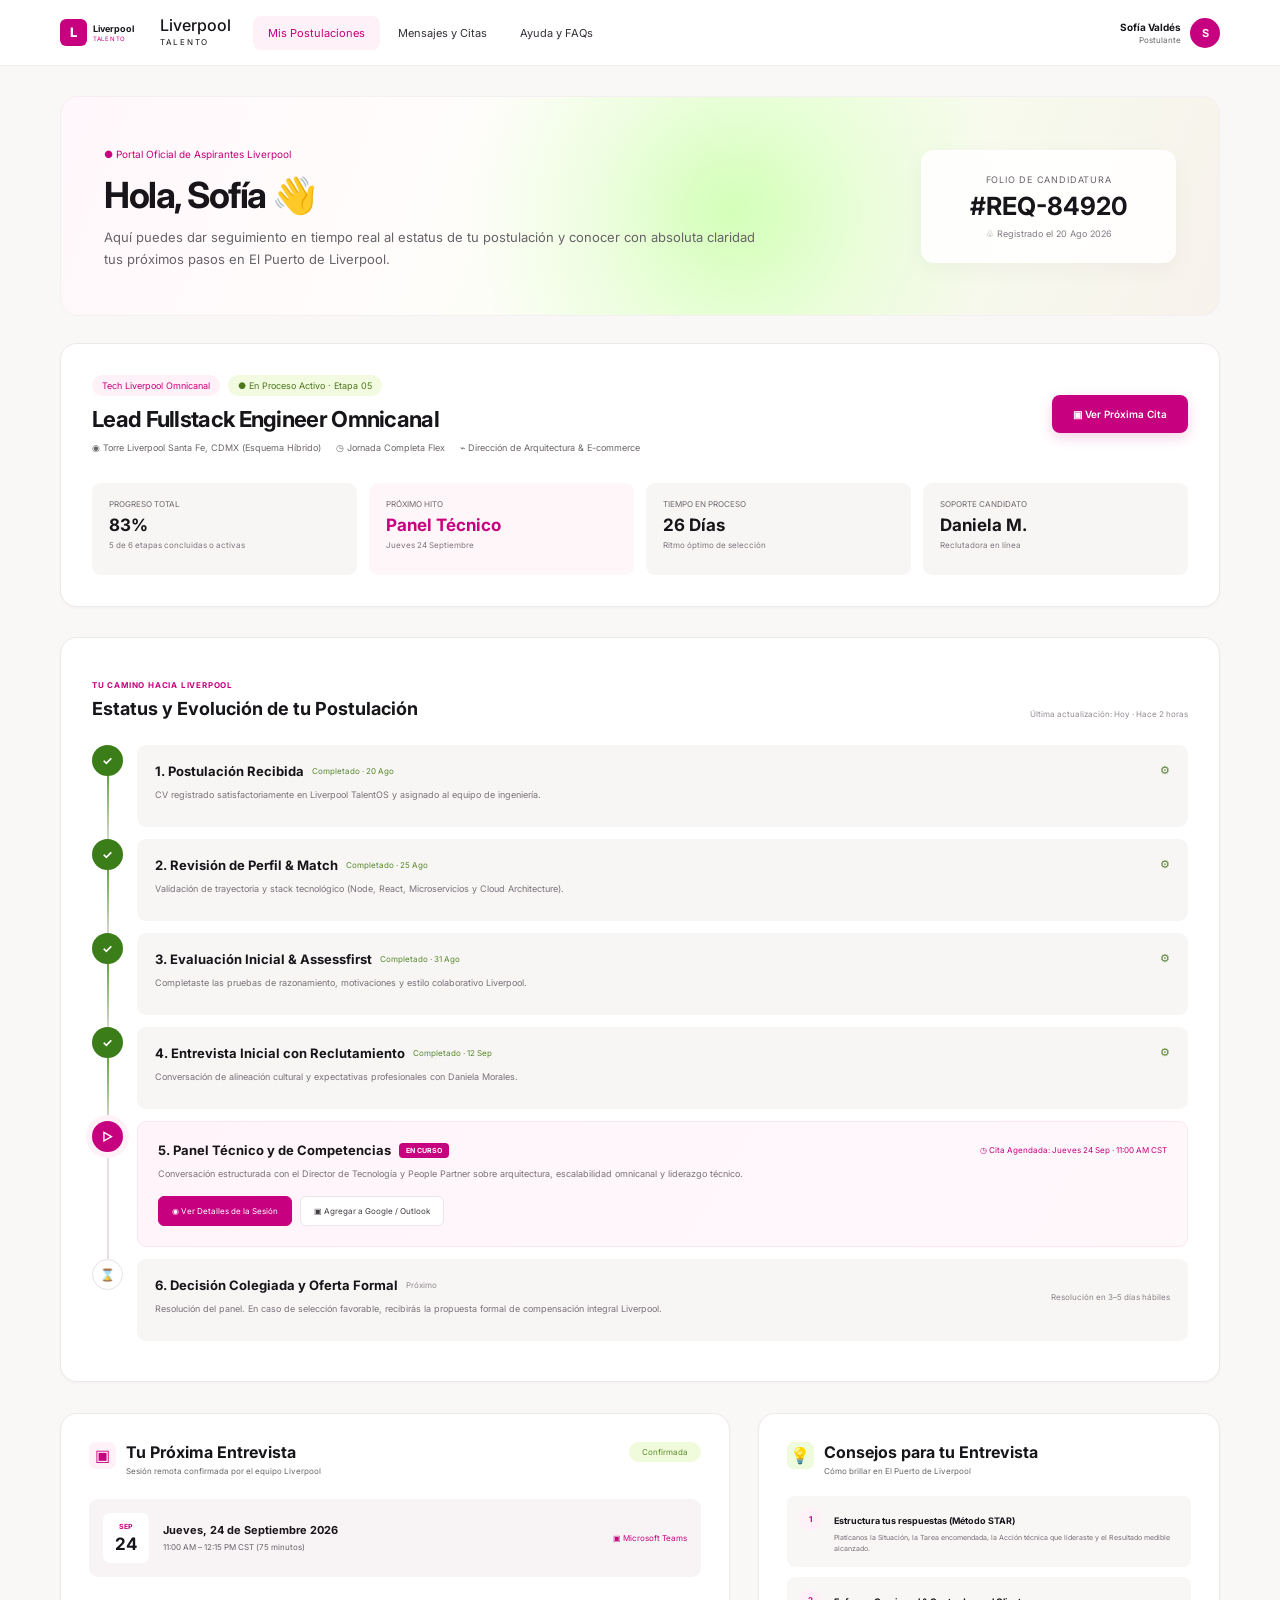
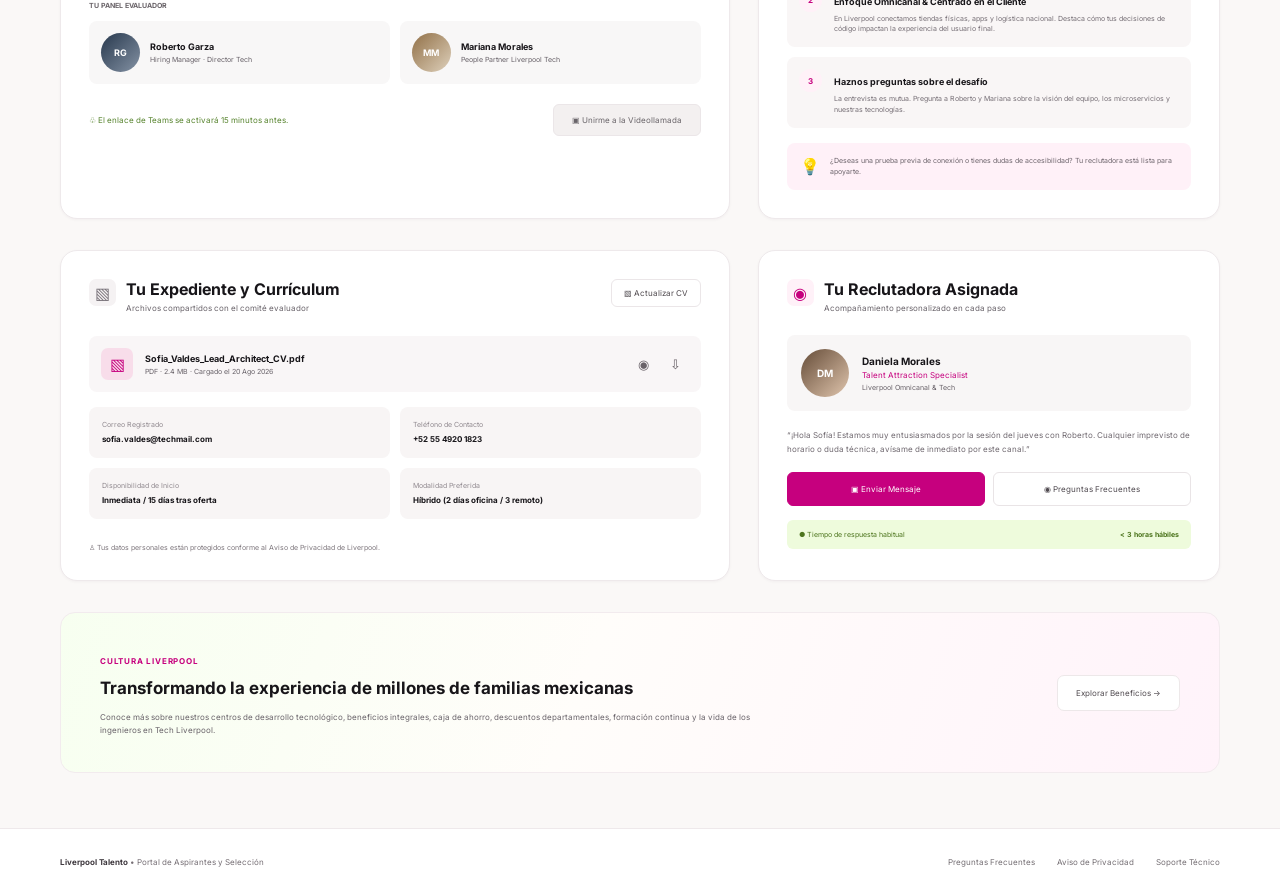
==== html/candidato.html @ 6214e39b "refactor: organiza estructura del proyecto en carpetas" ====
<!DOCTYPE html>
<html lang="es">

<head>
    <meta charset="UTF-8">

    <meta
        name="viewport"
        content="width=device-width, initial-scale=1.0"
    >

    <title>
        Liverpool Talento | Mi Postulación
    </title>

    <link
        rel="preconnect"
        href="https://fonts.googleapis.com"
    >

    <link
        rel="preconnect"
        href="https://fonts.gstatic.com"
        crossorigin
    >

    <link
        href="https://fonts.googleapis.com/css2?family=Inter:wght@400;500;600;700;800&display=swap"
        rel="stylesheet"
    >

    <link
        rel="stylesheet"
        href="../css/candidato.css"
    >

    <script
        src="candidato.js"
        defer
    ></script>
</head>


<body>


    <!-- =====================================================
         NAVBAR
    ====================================================== -->

    <header class="topbar">

        <div class="topbar-inner">


            <!-- MARCA -->

            <div class="brand-group">


                <div class="puerto-brand">

                    <div class="puerto-icon">
                        L
                    </div>

                    <div class="puerto-copy">
                        <strong>
                            Liverpool
                        </strong>

                        <span>
                            TALENTO
                        </span>
                    </div>

                </div>


                <div class="talento-wordmark">

                    <strong>
                        Liverpool
                    </strong>

                    <span>
                        TALENTO
                    </span>

                </div>


            </div>



            <!-- NAVEGACIÓN -->

            <nav class="main-nav">

                <button
                    class="nav-link active"
                    type="button"
                >
                    Mis Postulaciones
                </button>

                <button
                    class="nav-link"
                    type="button"
                    id="messagesNav"
                >
                    Mensajes y Citas
                </button>

                <button
                    class="nav-link"
                    type="button"
                    id="faqNav"
                >
                    Ayuda y FAQs
                </button>

            </nav>



            <!-- USUARIO -->

            <div class="nav-user">

                <div class="nav-user-copy">

                    <strong id="navCandidateName">
                        Sofía Valdés
                    </strong>

                    <span>
                        Postulante
                    </span>

                </div>

                <div class="nav-avatar">
                    S
                </div>

            </div>


        </div>

    </header>



    <!-- =====================================================
         CONTENIDO
    ====================================================== -->

    <main class="page-container">


        <!-- =================================================
             BIENVENIDA
        ================================================== -->

        <section class="welcome-card">


            <div class="welcome-copy">


                <span class="welcome-label">
                    ● Portal Oficial de Aspirantes Liverpool
                </span>


                <h1>
                    Hola,
                    <span id="candidateFirstName">
                        Sofía
                    </span>
                    👋
                </h1>


                <p>
                    Aquí puedes dar seguimiento en tiempo real al
                    estatus de tu postulación y conocer con absoluta
                    claridad tus próximos pasos en El Puerto de Liverpool.
                </p>


            </div>



            <div class="folio-card">

                <span>
                    FOLIO DE CANDIDATURA
                </span>

                <strong>
                    #REQ-84920
                </strong>

                <small>
                    ♧ Registrado el 20 Ago 2026
                </small>

            </div>


        </section>



        <!-- =================================================
             VACANTE
        ================================================== -->

        <section class="job-card">


            <div class="job-header">


                <div>


                    <div class="job-badges">

                        <span class="pill pink-soft">
                            Tech Liverpool Omnicanal
                        </span>

                        <span class="pill green-soft">
                            ● En Proceso Activo · Etapa 05
                        </span>

                    </div>


                    <h2>
                        Lead Fullstack Engineer Omnicanal
                    </h2>


                    <div class="job-metadata">

                        <span>
                            ◉ Torre Liverpool Santa Fe, CDMX
                            (Esquema Híbrido)
                        </span>

                        <span>
                            ◷ Jornada Completa Flex
                        </span>

                        <span>
                            ⌁ Dirección de Arquitectura & E-commerce
                        </span>

                    </div>


                </div>



                <button
                    class="primary-small-button"
                    type="button"
                    id="nextAppointmentButton"
                >
                    ▣ Ver Próxima Cita
                </button>


            </div>



            <!-- MÉTRICAS -->

            <div class="job-stats">


                <article class="job-stat">

                    <span>
                        PROGRESO TOTAL
                    </span>

                    <strong>
                        83%
                    </strong>

                    <small>
                        5 de 6 etapas concluidas o activas
                    </small>

                </article>



                <article class="job-stat pink-stat">

                    <span>
                        PRÓXIMO HITO
                    </span>

                    <strong class="pink-text">
                        Panel Técnico
                    </strong>

                    <small>
                        Jueves 24 Septiembre
                    </small>

                </article>



                <article class="job-stat">

                    <span>
                        TIEMPO EN PROCESO
                    </span>

                    <strong>
                        26 Días
                    </strong>

                    <small>
                        Ritmo óptimo de selección
                    </small>

                </article>



                <article class="job-stat">

                    <span>
                        SOPORTE CANDIDATO
                    </span>

                    <strong>
                        Daniela M.
                    </strong>

                    <small>
                        Reclutadora en línea
                    </small>

                </article>


            </div>


        </section>



        <!-- =================================================
             TIMELINE
        ================================================== -->

        <section class="timeline-card">


            <div class="section-heading timeline-heading">


                <div>

                    <span class="eyebrow">
                        TU CAMINO HACIA LIVERPOOL
                    </span>

                    <h2>
                        Estatus y Evolución de tu Postulación
                    </h2>

                </div>


                <span class="last-update">
                    Última actualización: Hoy · Hace 2 horas
                </span>


            </div>



            <div class="timeline">


                <!-- PASO 1 -->

                <article class="timeline-step completed">

                    <div class="timeline-marker">
                        ✓
                    </div>

                    <div class="timeline-content">

                        <div class="timeline-title-row">

                            <strong>
                                1. Postulación Recibida
                            </strong>

                            <span class="step-done">
                                Completado · 20 Ago
                            </span>

                        </div>

                        <p>
                            CV registrado satisfactoriamente en Liverpool
                            TalentOS y asignado al equipo de ingeniería.
                        </p>

                        <span class="timeline-settings">
                            ⚙
                        </span>

                    </div>

                </article>



                <!-- PASO 2 -->

                <article class="timeline-step completed">

                    <div class="timeline-marker">
                        ✓
                    </div>

                    <div class="timeline-content">

                        <div class="timeline-title-row">

                            <strong>
                                2. Revisión de Perfil & Match
                            </strong>

                            <span class="step-done">
                                Completado · 25 Ago
                            </span>

                        </div>

                        <p>
                            Validación de trayectoria y stack tecnológico
                            (Node, React, Microservicios y Cloud Architecture).
                        </p>

                        <span class="timeline-settings">
                            ⚙
                        </span>

                    </div>

                </article>



                <!-- PASO 3 -->

                <article class="timeline-step completed">

                    <div class="timeline-marker">
                        ✓
                    </div>

                    <div class="timeline-content">

                        <div class="timeline-title-row">

                            <strong>
                                3. Evaluación Inicial & Assessfirst
                            </strong>

                            <span class="step-done">
                                Completado · 31 Ago
                            </span>

                        </div>

                        <p>
                            Completaste las pruebas de razonamiento,
                            motivaciones y estilo colaborativo Liverpool.
                        </p>

                        <span class="timeline-settings">
                            ⚙
                        </span>

                    </div>

                </article>



                <!-- PASO 4 -->

                <article class="timeline-step completed">

                    <div class="timeline-marker">
                        ✓
                    </div>

                    <div class="timeline-content">

                        <div class="timeline-title-row">

                            <strong>
                                4. Entrevista Inicial con Reclutamiento
                            </strong>

                            <span class="step-done">
                                Completado · 12 Sep
                            </span>

                        </div>

                        <p>
                            Conversación de alineación cultural y
                            expectativas profesionales con Daniela Morales.
                        </p>

                        <span class="timeline-settings">
                            ⚙
                        </span>

                    </div>

                </article>



                <!-- PASO 5 -->

                <article class="timeline-step current">

                    <div class="timeline-marker">
                        ▷
                    </div>

                    <div class="timeline-content current-content">

                        <div class="timeline-current-top">

                            <div class="timeline-title-row">

                                <strong>
                                    5. Panel Técnico y de Competencias
                                </strong>

                                <span class="current-pill">
                                    EN CURSO
                                </span>

                            </div>


                            <span class="scheduled-label">
                                ◷ Cita Agendada: Jueves 24 Sep · 11:00 AM CST
                            </span>

                        </div>


                        <p>
                            Conversación estructurada con el Director de
                            Tecnología y People Partner sobre arquitectura,
                            escalabilidad omnicanal y liderazgo técnico.
                        </p>


                        <div class="timeline-actions">

                            <button
                                class="timeline-primary-button"
                                type="button"
                                id="viewSessionButton"
                            >
                                ◉ Ver Detalles de la Sesión
                            </button>


                            <button
                                class="timeline-secondary-button"
                                type="button"
                                id="addCalendarButton"
                            >
                                ▣ Agregar a Google / Outlook
                            </button>

                        </div>


                    </div>

                </article>



                <!-- PASO 6 -->

                <article class="timeline-step pending">

                    <div class="timeline-marker">
                        ⌛
                    </div>

                    <div class="timeline-content">

                        <div class="timeline-title-row">

                            <strong>
                                6. Decisión Colegiada y Oferta Formal
                            </strong>

                            <span class="step-next">
                                Próximo
                            </span>

                        </div>

                        <p>
                            Resolución del panel. En caso de selección favorable,
                            recibirás la propuesta formal de compensación integral
                            Liverpool.
                        </p>

                        <span class="resolution-time">
                            Resolución en 3–5 días hábiles
                        </span>

                    </div>

                </article>


            </div>


        </section>



        <!-- =================================================
             ENTREVISTA + CONSEJOS
        ================================================== -->

        <div class="two-column-layout">


            <!-- ENTREVISTA -->

            <section
                class="content-card"
                id="interviewSection"
            >


                <div class="card-title-row">

                    <div class="title-with-icon">

                        <span class="pink-icon">
                            ▣
                        </span>

                        <div>
                            <h2>
                                Tu Próxima Entrevista
                            </h2>

                            <p>
                                Sesión remota confirmada por el equipo Liverpool
                            </p>
                        </div>

                    </div>


                    <span class="confirmed-pill">
                        Confirmada
                    </span>

                </div>



                <div class="interview-date-card">


                    <div class="calendar-box">

                        <span>
                            SEP
                        </span>

                        <strong>
                            24
                        </strong>

                    </div>


                    <div class="interview-time">

                        <strong>
                            Jueves, 24 de Septiembre 2026
                        </strong>

                        <span>
                            11:00 AM – 12:15 PM CST (75 minutos)
                        </span>

                    </div>


                    <span class="teams-label">
                        ▣ Microsoft Teams
                    </span>


                </div>



                <span class="small-section-label">
                    TU PANEL EVALUADOR
                </span>



                <div class="evaluators">


                    <article class="evaluator-card">

                        <div class="person-avatar avatar-roberto">
                            RG
                        </div>

                        <div>
                            <strong>
                                Roberto Garza
                            </strong>

                            <span>
                                Hiring Manager · Director Tech
                            </span>
                        </div>

                    </article>



                    <article class="evaluator-card">

                        <div class="person-avatar avatar-mariana">
                            MM
                        </div>

                        <div>
                            <strong>
                                Mariana Morales
                            </strong>

                            <span>
                                People Partner Liverpool Tech
                            </span>
                        </div>

                    </article>


                </div>



                <div class="interview-bottom">

                    <span>
                        ♧ El enlace de Teams se activará
                        15 minutos antes.
                    </span>


                    <button
                        class="disabled-meeting-button"
                        type="button"
                        id="joinMeetingButton"
                    >
                        ▣ Unirme a la Videollamada
                    </button>

                </div>


            </section>



            <!-- CONSEJOS -->

            <section
                class="content-card tips-card"
                id="tipsSection"
            >


                <div class="card-title-row">

                    <div class="title-with-icon">

                        <span class="green-icon">
                            💡
                        </span>

                        <div>
                            <h2>
                                Consejos para tu Entrevista
                            </h2>

                            <p>
                                Cómo brillar en El Puerto de Liverpool
                            </p>
                        </div>

                    </div>

                </div>



                <div class="tips-list">


                    <article class="tip-item">

                        <span class="tip-number">
                            1
                        </span>

                        <div>
                            <strong>
                                Estructura tus respuestas (Método STAR)
                            </strong>

                            <p>
                                Platícanos la Situación, la Tarea encomendada,
                                la Acción técnica que lideraste y el Resultado
                                medible alcanzado.
                            </p>
                        </div>

                    </article>



                    <article class="tip-item">

                        <span class="tip-number">
                            2
                        </span>

                        <div>
                            <strong>
                                Enfoque Omnicanal & Centrado en el Cliente
                            </strong>

                            <p>
                                En Liverpool conectamos tiendas físicas, apps
                                y logística nacional. Destaca cómo tus decisiones
                                de código impactan la experiencia del usuario final.
                            </p>
                        </div>

                    </article>



                    <article class="tip-item">

                        <span class="tip-number">
                            3
                        </span>

                        <div>
                            <strong>
                                Haznos preguntas sobre el desafío
                            </strong>

                            <p>
                                La entrevista es mutua. Pregunta a Roberto y
                                Mariana sobre la visión del equipo, los
                                microservicios y nuestras tecnologías.
                            </p>
                        </div>

                    </article>


                </div>



                <div class="tip-footer">

                    <span>
                        💡
                    </span>

                    <p>
                        ¿Deseas una prueba previa de conexión o tienes dudas
                        de accesibilidad? Tu reclutadora está lista para apoyarte.
                    </p>

                </div>


            </section>


        </div>



        <!-- =================================================
             CV + RECLUTADORA
        ================================================== -->

        <div class="two-column-layout lower-layout">


            <!-- CV -->

            <section class="content-card resume-card">


                <div class="card-title-row">

                    <div class="title-with-icon">

                        <span class="gray-icon">
                            ▧
                        </span>

                        <div>
                            <h2>
                                Tu Expediente y Currículum
                            </h2>

                            <p>
                                Archivos compartidos con el comité evaluador
                            </p>
                        </div>

                    </div>


                    <button
                        class="update-cv-button"
                        type="button"
                        id="updateCvButton"
                    >
                        ▧ Actualizar CV
                    </button>

                    <input
                        type="file"
                        id="cvInput"
                        accept=".pdf"
                        hidden
                    >

                </div>



                <div class="file-row">

                    <span class="file-icon">
                        ▧
                    </span>


                    <div class="file-copy">

                        <strong id="cvFileName">
                            Sofia_Valdes_Lead_Architect_CV.pdf
                        </strong>

                        <span>
                            PDF · 2.4 MB · Cargado el 20 Ago 2026
                        </span>

                    </div>


                    <div class="file-actions">

                        <button
                            type="button"
                            id="previewCvButton"
                            title="Vista previa"
                        >
                            ◉
                        </button>

                        <button
                            type="button"
                            id="downloadCvButton"
                            title="Descargar"
                        >
                            ⇩
                        </button>

                    </div>

                </div>



                <div class="candidate-info-grid">


                    <article>

                        <span>
                            Correo Registrado
                        </span>

                        <strong id="candidateEmail">
                            sofia.valdes@techmail.com
                        </strong>

                    </article>



                    <article>

                        <span>
                            Teléfono de Contacto
                        </span>

                        <strong>
                            +52 55 4920 1823
                        </strong>

                    </article>



                    <article>

                        <span>
                            Disponibilidad de Inicio
                        </span>

                        <strong>
                            Inmediata / 15 días tras oferta
                        </strong>

                    </article>



                    <article>

                        <span>
                            Modalidad Preferida
                        </span>

                        <strong>
                            Híbrido (2 días oficina / 3 remoto)
                        </strong>

                    </article>


                </div>



                <p class="privacy-note">
                    ♙ Tus datos personales están protegidos conforme
                    al Aviso de Privacidad de Liverpool.
                </p>


            </section>



            <!-- RECLUTADORA -->

            <section
                class="content-card recruiter-card"
                id="recruiterSection"
            >


                <div class="card-title-row">

                    <div class="title-with-icon">

                        <span class="pink-icon">
                            ◉
                        </span>

                        <div>
                            <h2>
                                Tu Reclutadora Asignada
                            </h2>

                            <p>
                                Acompañamiento personalizado en cada paso
                            </p>
                        </div>

                    </div>

                </div>



                <div class="recruiter-profile">


                    <div class="recruiter-avatar">
                        DM
                    </div>


                    <div>

                        <strong>
                            Daniela Morales
                        </strong>

                        <span class="recruiter-role">
                            Talent Attraction Specialist
                        </span>

                        <small>
                            Liverpool Omnicanal & Tech
                        </small>

                    </div>


                </div>



                <p class="recruiter-message">

                    “¡Hola Sofía! Estamos muy entusiasmados por la sesión
                    del jueves con Roberto. Cualquier imprevisto de horario
                    o duda técnica, avísame de inmediato por este canal.”

                </p>



                <div class="recruiter-actions">

                    <button
                        class="pink-action"
                        type="button"
                        id="sendMessageButton"
                    >
                        ▣ Enviar Mensaje
                    </button>


                    <button
                        class="secondary-action"
                        type="button"
                        id="questionsButton"
                    >
                        ◉ Preguntas Frecuentes
                    </button>

                </div>



                <div class="response-time">

                    <span>
                        ● Tiempo de respuesta habitual
                    </span>

                    <strong>
                        &lt; 3 horas hábiles
                    </strong>

                </div>


            </section>


        </div>



        <!-- =================================================
             CULTURA
        ================================================== -->

        <section class="culture-card">


            <div>

                <span class="eyebrow">
                    CULTURA LIVERPOOL
                </span>


                <h2>
                    Transformando la experiencia de millones
                    de familias mexicanas
                </h2>


                <p>
                    Conoce más sobre nuestros centros de desarrollo
                    tecnológico, beneficios integrales, caja de ahorro,
                    descuentos departamentales, formación continua y
                    la vida de los ingenieros en Tech Liverpool.
                </p>

            </div>


            <button
                type="button"
                id="benefitsButton"
            >
                Explorar Beneficios →
            </button>


        </section>


    </main>



    <!-- =====================================================
         FOOTER
    ====================================================== -->

    <footer class="footer">

        <div class="footer-inner">

            <div>
                <strong>
                    Liverpool Talento
                </strong>

                <span>
                    • Portal de Aspirantes y Selección
                </span>
            </div>


            <nav>

                <button
                    type="button"
                    id="footerFaqButton"
                >
                    Preguntas Frecuentes
                </button>

                <button type="button">
                    Aviso de Privacidad
                </button>

                <button type="button">
                    Soporte Técnico
                </button>

            </nav>

        </div>

    </footer>



    <!-- =====================================================
         MODAL
    ====================================================== -->

    <div
        class="modal-overlay"
        id="modalOverlay"
    >

        <div class="modal">

            <button
                class="modal-close"
                type="button"
                id="modalClose"
            >
                ×
            </button>

            <div id="modalContent">
            </div>

        </div>

    </div>



    <!-- =====================================================
         TOAST
    ====================================================== -->

    <div
        class="toast"
        id="toast"
    >
    </div>


</body>

</html>
---- css/candidato.css ----
/* =========================================================
   CANDIDATO - LIVERPOOL TALENTO
========================================================= */

:root {

    --pink:
        #c6007e;

    --pink-dark:
        #a80069;

    --pink-soft:
        #fff1f8;

    --green:
        #337b18;

    --green-soft:
        #eefbdc;

    --canvas:
        #faf8f7;

    --text:
        #171519;

    --text-soft:
        #686269;

    --border:
        #eee9eb;

    --shadow:
        0 1px 3px rgba(44, 29, 39, .04);

}


/* =========================================================
   RESET
========================================================= */

* {

    box-sizing:
        border-box;

    margin:
        0;

    padding:
        0;

}


html {

    scroll-behavior:
        smooth;

}


body {

    min-height:
        100vh;

    font-family:
        "Inter",
        Arial,
        Helvetica,
        sans-serif;

    color:
        var(--text);

    background:
        var(--canvas);

}


button,
input {

    font-family:
        inherit;

}


button {

    cursor:
        pointer;

}


/* =========================================================
   NAV
========================================================= */

.topbar {

    width:
        100%;

    height:
        66px;

    position:
        sticky;

    top:
        0;

    z-index:
        100;

    border-bottom:
        1px solid #f1ecee;

    background:
        rgba(255, 255, 255, .97);

}


.topbar-inner {

    width:
        min(
            1160px,
            calc(100% - 34px)
        );

    height:
        100%;

    margin:
        0 auto;

    display:
        flex;

    align-items:
        center;

    justify-content:
        space-between;

    gap:
        22px;

}


.brand-group {

    display:
        flex;

    align-items:
        center;

    gap:
        26px;

    flex-shrink:
        0;

}


.puerto-brand {

    display:
        flex;

    align-items:
        center;

    gap:
        6px;

}


.puerto-icon {

    width:
        27px;

    height:
        27px;

    display:
        flex;

    align-items:
        center;

    justify-content:
        center;

    border-radius:
        6px;

    color:
        white;

    background:
        var(--pink);

    font-size:
        13px;

    font-weight:
        800;

}


.puerto-copy,
.talento-wordmark {

    display:
        flex;

    flex-direction:
        column;

}


.puerto-copy strong {

    font-size:
        9px;

}


.puerto-copy span {

    margin-top:
        1px;

    color:
        var(--pink);

    font-size:
        6px;

    letter-spacing:
        .7px;

}


.talento-wordmark strong {

    font-size:
        16px;

    line-height:
        .9;

    font-weight:
        500;

}


.talento-wordmark span {

    margin-top:
        4px;

    font-size:
        8px;

    letter-spacing:
        1.7px;

}


.main-nav {

    display:
        flex;

    align-items:
        center;

    gap:
        3px;

    flex:
        1;

}


.nav-link {

    padding:
        10px 15px;

    border:
        none;

    border-radius:
        8px;

    color:
        #353038;

    background:
        transparent;

    font-size:
        11px;

}


.nav-link.active {

    color:
        var(--pink);

    background:
        var(--pink-soft);

}


.nav-link:hover {

    background:
        #faf7f9;

}


.nav-user {

    display:
        flex;

    align-items:
        center;

    gap:
        9px;

}


.nav-user-copy {

    display:
        flex;

    flex-direction:
        column;

    align-items:
        flex-end;

}


.nav-user-copy strong {

    font-size:
        10px;

}


.nav-user-copy span {

    margin-top:
        2px;

    color:
        var(--text-soft);

    font-size:
        8px;

}


.nav-avatar {

    width:
        30px;

    height:
        30px;

    display:
        flex;

    align-items:
        center;

    justify-content:
        center;

    border-radius:
        50%;

    color:
        white;

    background:
        var(--pink);

    font-size:
        11px;

    font-weight:
        700;

}


/* =========================================================
   CONTENEDOR
========================================================= */

.page-container {

    width:
        min(
            1160px,
            calc(100% - 34px)
        );

    margin:
        0 auto;

    padding:
        30px 0 45px;

}


/* =========================================================
   BIENVENIDA
========================================================= */

.welcome-card {

    min-height:
        220px;

    display:
        flex;

    align-items:
        center;

    justify-content:
        space-between;

    gap:
        35px;

    padding:
        38px 43px;

    overflow:
        hidden;

    border:
        1px solid #f4eff1;

    border-radius:
        18px;

    background:

        radial-gradient(
            circle at 58% 52%,
            rgba(197, 255, 163, .72),
            rgba(197, 255, 163, .25) 20%,
            transparent 39%
        ),

        linear-gradient(
            110deg,
            #fff7fb 0%,
            #fffdfb 33%,
            #f7ffed 62%,
            #f7f2ec 100%
        );

}


.welcome-copy {

    max-width:
        690px;

}


.welcome-label {

    display:
        inline-block;

    margin-bottom:
        17px;

    color:
        var(--pink);

    font-size:
        10px;

}


.welcome-copy h1 {

    font-size:
        36px;

    line-height:
        1.05;

    letter-spacing:
        -1.5px;

}


.welcome-copy p {

    max-width:
        660px;

    margin-top:
        13px;

    color:
        var(--text-soft);

    font-size:
        13px;

    line-height:
        1.65;

}


.folio-card {

    min-width:
        255px;

    padding:
        23px 24px;

    display:
        flex;

    flex-direction:
        column;

    align-items:
        center;

    border:
        1px solid rgba(255, 255, 255, .8);

    border-radius:
        13px;

    background:
        rgba(255, 255, 255, .90);

    box-shadow:
        0 7px 25px rgba(44, 29, 39, .04);

}


.folio-card span {

    color:
        var(--text-soft);

    font-size:
        9px;

    letter-spacing:
        .8px;

}


.folio-card strong {

    margin-top:
        6px;

    font-size:
        25px;

}


.folio-card small {

    margin-top:
        7px;

    color:
        #837b83;

    font-size:
        9px;

}


/* =========================================================
   VACANTE
========================================================= */

.job-card,
.timeline-card,
.content-card {

    border:
        1px solid var(--border);

    border-radius:
        17px;

    background:
        white;

    box-shadow:
        var(--shadow);

}


.job-card {

    margin-top:
        27px;

    padding:
        31px;

}


.job-header {

    display:
        flex;

    align-items:
        center;

    justify-content:
        space-between;

    gap:
        30px;

}


.job-badges {

    display:
        flex;

    flex-wrap:
        wrap;

    gap:
        8px;

    margin-bottom:
        10px;

}


.pill {

    padding:
        5px 10px;

    border-radius:
        999px;

    font-size:
        9px;

}


.pink-soft {

    color:
        var(--pink);

    background:
        var(--pink-soft);

}


.green-soft {

    color:
        #4d771c;

    background:
        #f2fbdf;

}


.job-header h2 {

    font-size:
        22px;

    letter-spacing:
        -.7px;

}


.job-metadata {

    display:
        flex;

    flex-wrap:
        wrap;

    gap:
        15px;

    margin-top:
        10px;

    color:
        #6b646b;

    font-size:
        9px;

}


.primary-small-button {

    padding:
        13px 21px;

    border:
        none;

    border-radius:
        8px;

    color:
        white;

    background:
        var(--pink);

    box-shadow:
        0 5px 13px rgba(198, 0, 126, .18);

    font-size:
        10px;

    font-weight:
        600;

}


.job-stats {

    display:
        grid;

    grid-template-columns:
        repeat(4, 1fr);

    gap:
        12px;

    margin-top:
        30px;

}


.job-stat {

    min-height:
        92px;

    padding:
        16px 17px;

    border-radius:
        9px;

    background:
        #f8f5f5;

}


.job-stat span {

    display:
        block;

    color:
        #716a70;

    font-size:
        8px;

}


.job-stat strong {

    display:
        block;

    margin-top:
        6px;

    font-size:
        17px;

}


.job-stat small {

    display:
        block;

    margin-top:
        5px;

    color:
        #7d767c;

    font-size:
        8px;

}


.pink-stat {

    background:
        #fff6fa;

}


.pink-text {

    color:
        var(--pink);

}


/* =========================================================
   TIMELINE
========================================================= */

.eyebrow {

    color:
        var(--pink);

    font-size:
        8px;

    font-weight:
        700;

    letter-spacing:
        .8px;

}


.timeline-card {

    margin-top:
        30px;

    padding:
        34px 31px 28px;

}


.timeline-heading {

    display:
        flex;

    align-items:
        flex-end;

    justify-content:
        space-between;

    gap:
        20px;

    margin-bottom:
        26px;

}


.section-heading h2 {

    margin-top:
        6px;

    font-size:
        18px;

}


.last-update {

    color:
        #918a91;

    font-size:
        8px;

}


.timeline {

    display:
        flex;

    flex-direction:
        column;

}


.timeline-step {

    display:
        grid;

    grid-template-columns:
        45px 1fr;

    position:
        relative;

}


.timeline-step:not(:last-child)::before {

    content:
        "";

    position:
        absolute;

    left:
        15px;

    top:
        31px;

    bottom:
        -5px;

    width:
        2px;

    background:
        #e6e0e3;

}


.timeline-step.completed:not(:last-child)::before {

    background:
        linear-gradient(
            #6aa73e,
            #dcdcdc
        );

}


.timeline-marker {

    width:
        31px;

    height:
        31px;

    position:
        relative;

    z-index:
        5;

    display:
        flex;

    align-items:
        center;

    justify-content:
        center;

    border-radius:
        50%;

    font-size:
        12px;

    font-weight:
        700;

}


.completed .timeline-marker {

    color:
        white;

    background:
        #3b7e19;

}


.current .timeline-marker {

    color:
        white;

    background:
        var(--pink);

    box-shadow:
        0 0 0 6px var(--pink-soft);

}


.pending .timeline-marker {

    color:
        #9e999c;

    border:
        1px solid #e7e3e5;

    background:
        white;

}


.timeline-content {

    min-height:
        82px;

    position:
        relative;

    margin-bottom:
        12px;

    padding:
        18px;

    border-radius:
        9px;

    background:
        #f8f5f5;

}


.timeline-title-row {

    display:
        flex;

    align-items:
        center;

    flex-wrap:
        wrap;

    gap:
        8px;

}


.timeline-title-row strong {

    font-size:
        13px;

}


.timeline-content p {

    margin-top:
        9px;

    color:
        #797279;

    font-size:
        9px;

    line-height:
        1.55;

}


.step-done {

    color:
        #558829;

    font-size:
        8px;

}


.timeline-settings {

    position:
        absolute;

    top:
        18px;

    right:
        18px;

    color:
        #54812e;

    font-size:
        11px;

}


.current-content {

    padding:
        20px;

    border:
        1px solid #ffe4f2;

    background:
        linear-gradient(
            120deg,
            #fff4fa,
            #fff8fb
        );

}


.timeline-current-top {

    display:
        flex;

    align-items:
        center;

    justify-content:
        space-between;

    gap:
        15px;

    flex-wrap:
        wrap;

}


.current-pill {

    padding:
        3px 7px;

    border-radius:
        4px;

    color:
        white;

    background:
        var(--pink);

    font-size:
        7px;

    font-weight:
        700;

}


.scheduled-label {

    color:
        var(--pink);

    font-size:
        8px;

}


.timeline-actions {

    display:
        flex;

    flex-wrap:
        wrap;

    gap:
        8px;

    margin-top:
        15px;

}


.timeline-actions button {

    padding:
        9px 13px;

    border-radius:
        6px;

    font-size:
        8px;

}


.timeline-primary-button {

    border:
        1px solid var(--pink);

    color:
        white;

    background:
        var(--pink);

}


.timeline-secondary-button {

    border:
        1px solid #ece6e9;

    color:
        #403b40;

    background:
        white;

}


.step-next {

    color:
        #90898f;

    font-size:
        8px;

}


.resolution-time {

    position:
        absolute;

    top:
        33px;

    right:
        18px;

    color:
        #898388;

    font-size:
        8px;

}


/* =========================================================
   DOS COLUMNAS
========================================================= */

.two-column-layout {

    display:
        grid;

    grid-template-columns:
        1.45fr 1fr;

    gap:
        28px;

    margin-top:
        31px;

}


.content-card {

    padding:
        28px;

}


.card-title-row {

    display:
        flex;

    align-items:
        flex-start;

    justify-content:
        space-between;

    gap:
        15px;

}


.title-with-icon {

    display:
        flex;

    align-items:
        flex-start;

    gap:
        10px;

}


.title-with-icon h2 {

    font-size:
        16px;

}


.title-with-icon p {

    margin-top:
        4px;

    color:
        var(--text-soft);

    font-size:
        8px;

}


.pink-icon,
.green-icon,
.gray-icon {

    width:
        27px;

    height:
        27px;

    display:
        flex;

    align-items:
        center;

    justify-content:
        center;

    border-radius:
        7px;

}


.pink-icon {

    color:
        var(--pink);

    background:
        var(--pink-soft);

}


.green-icon {

    background:
        var(--green-soft);

}


.gray-icon {

    color:
        #777178;

    background:
        #f5f2f3;

}


.confirmed-pill {

    padding:
        5px 13px;

    border-radius:
        999px;

    color:
        #5c8b2d;

    background:
        #f0fbdc;

    font-size:
        8px;

}


/* =========================================================
   ENTREVISTA
========================================================= */

.interview-date-card {

    display:
        grid;

    grid-template-columns:
        auto 1fr auto;

    align-items:
        center;

    gap:
        14px;

    margin-top:
        23px;

    padding:
        14px;

    border-radius:
        9px;

    background:
        #f8f4f5;

}


.calendar-box {

    width:
        46px;

    height:
        50px;

    display:
        flex;

    flex-direction:
        column;

    align-items:
        center;

    justify-content:
        center;

    border-radius:
        7px;

    background:
        white;

}


.calendar-box span {

    color:
        var(--pink);

    font-size:
        7px;

    font-weight:
        700;

}


.calendar-box strong {

    margin-top:
        3px;

    font-size:
        17px;

}


.interview-time {

    display:
        flex;

    flex-direction:
        column;

}


.interview-time strong {

    font-size:
        11px;

}


.interview-time span {

    margin-top:
        5px;

    color:
        var(--text-soft);

    font-size:
        8px;

}


.teams-label {

    color:
        var(--pink);

    font-size:
        8px;

}


.small-section-label {

    display:
        block;

    margin-top:
        24px;

    color:
        #6b656a;

    font-size:
        7px;

    font-weight:
        700;

}


.evaluators {

    display:
        grid;

    grid-template-columns:
        repeat(2, 1fr);

    gap:
        10px;

    margin-top:
        11px;

}


.evaluator-card {

    display:
        flex;

    align-items:
        center;

    gap:
        10px;

    padding:
        12px;

    border-radius:
        8px;

    background:
        #f8f7f7;

}


.person-avatar {

    width:
        39px;

    height:
        39px;

    display:
        flex;

    align-items:
        center;

    justify-content:
        center;

    border-radius:
        50%;

    color:
        white;

    font-size:
        9px;

    font-weight:
        700;

}


.avatar-roberto {

    background:
        linear-gradient(
            135deg,
            #27384d,
            #8492a4
        );

}


.avatar-mariana {

    background:
        linear-gradient(
            135deg,
            #917047,
            #ded0bb
        );

}


.evaluator-card strong {

    display:
        block;

    font-size:
        9px;

}


.evaluator-card span {

    display:
        block;

    margin-top:
        3px;

    color:
        var(--text-soft);

    font-size:
        7px;

}


.interview-bottom {

    display:
        flex;

    align-items:
        center;

    justify-content:
        space-between;

    gap:
        15px;

    margin-top:
        20px;

}


.interview-bottom > span {

    color:
        #56832d;

    font-size:
        8px;

}


.disabled-meeting-button {

    padding:
        10px 18px;

    border:
        1px solid #ebe6e8;

    border-radius:
        6px;

    color:
        #696469;

    background:
        #f3f0f0;

    font-size:
        8px;

}


/* =========================================================
   CONSEJOS
========================================================= */

.tips-list {

    display:
        flex;

    flex-direction:
        column;

    gap:
        10px;

    margin-top:
        20px;

}


.tip-item {

    display:
        grid;

    grid-template-columns:
        25px 1fr;

    gap:
        10px;

    padding:
        12px;

    border-radius:
        8px;

    background:
        #f9f6f6;

}


.tip-number {

    width:
        23px;

    height:
        23px;

    display:
        flex;

    align-items:
        center;

    justify-content:
        center;

    border-radius:
        50%;

    color:
        var(--pink);

    background:
        var(--pink-soft);

    font-size:
        8px;

    font-weight:
        700;

}


.tip-item strong {

    font-size:
        9px;

}


.tip-item p {

    margin-top:
        5px;

    color:
        #766f76;

    font-size:
        7px;

    line-height:
        1.55;

}


.tip-footer {

    display:
        flex;

    gap:
        10px;

    margin-top:
        15px;

    padding:
        13px;

    border-radius:
        8px;

    background:
        var(--pink-soft);

}


.tip-footer p {

    color:
        #6e666d;

    font-size:
        7px;

    line-height:
        1.5;

}


/* =========================================================
   CV
========================================================= */

.update-cv-button {

    padding:
        8px 12px;

    border:
        1px solid #ebe6e8;

    border-radius:
        6px;

    color:
        #4f494e;

    background:
        white;

    font-size:
        8px;

}


.file-row {

    display:
        grid;

    grid-template-columns:
        auto 1fr auto;

    align-items:
        center;

    gap:
        12px;

    margin-top:
        23px;

    padding:
        12px;

    border-radius:
        8px;

    background:
        #f9f6f7;

}


.file-icon {

    width:
        32px;

    height:
        32px;

    display:
        flex;

    align-items:
        center;

    justify-content:
        center;

    border-radius:
        7px;

    color:
        var(--pink);

    background:
        #f8ddea;

}


.file-copy strong {

    display:
        block;

    font-size:
        9px;

}


.file-copy span {

    display:
        block;

    margin-top:
        3px;

    color:
        var(--text-soft);

    font-size:
        7px;

}


.file-actions {

    display:
        flex;

    gap:
        5px;

}


.file-actions button {

    width:
        27px;

    height:
        27px;

    border:
        none;

    color:
        #696268;

    background:
        transparent;

}


.candidate-info-grid {

    display:
        grid;

    grid-template-columns:
        repeat(2, 1fr);

    gap:
        10px;

    margin-top:
        15px;

}


.candidate-info-grid article {

    padding:
        13px;

    border-radius:
        8px;

    background:
        #f8f5f5;

}


.candidate-info-grid span {

    display:
        block;

    color:
        #918a90;

    font-size:
        7px;

}


.candidate-info-grid strong {

    display:
        block;

    margin-top:
        5px;

    font-size:
        8px;

    line-height:
        1.4;

}


.privacy-note {

    margin-top:
        24px;

    color:
        #7d767c;

    font-size:
        7px;

}


/* =========================================================
   RECLUTADORA
========================================================= */

.recruiter-profile {

    display:
        flex;

    align-items:
        center;

    gap:
        13px;

    margin-top:
        22px;

    padding:
        14px;

    border-radius:
        8px;

    background:
        #f8f6f6;

}


.recruiter-avatar {

    width:
        48px;

    height:
        48px;

    display:
        flex;

    align-items:
        center;

    justify-content:
        center;

    border-radius:
        50%;

    color:
        white;

    background:
        linear-gradient(
            135deg,
            #654c38,
            #e0c5ad
        );

    font-size:
        10px;

    font-weight:
        700;

}


.recruiter-profile strong {

    display:
        block;

    font-size:
        10px;

}


.recruiter-role {

    display:
        block;

    margin-top:
        3px;

    color:
        var(--pink);

    font-size:
        8px;

}


.recruiter-profile small {

    display:
        block;

    margin-top:
        3px;

    color:
        var(--text-soft);

    font-size:
        7px;

}


.recruiter-message {

    margin-top:
        18px;

    color:
        #6f686f;

    font-size:
        8px;

    line-height:
        1.7;

}


.recruiter-actions {

    display:
        grid;

    grid-template-columns:
        1fr 1fr;

    gap:
        8px;

    margin-top:
        16px;

}


.recruiter-actions button {

    padding:
        11px 9px;

    border-radius:
        6px;

    font-size:
        8px;

}


.pink-action {

    border:
        1px solid var(--pink);

    color:
        white;

    background:
        var(--pink);

}


.secondary-action {

    border:
        1px solid #e9e4e6;

    color:
        #4f494f;

    background:
        white;

}


.response-time {

    display:
        flex;

    justify-content:
        space-between;

    gap:
        15px;

    margin-top:
        14px;

    padding:
        10px 12px;

    border-radius:
        6px;

    color:
        #4d751e;

    background:
        var(--green-soft);

    font-size:
        7px;

}


/* =========================================================
   CULTURA
========================================================= */

.culture-card {

    display:
        flex;

    align-items:
        center;

    justify-content:
        space-between;

    gap:
        30px;

    margin-top:
        31px;

    padding:
        35px 39px;

    border:
        1px solid #f2ebee;

    border-radius:
        15px;

    background:
        linear-gradient(
            110deg,
            #f7fff0,
            #fffdfa 45%,
            #fff3fa
        );

}


.culture-card > div {

    max-width:
        710px;

}


.culture-card h2 {

    max-width:
        580px;

    margin-top:
        9px;

    font-size:
        17px;

    line-height:
        1.4;

}


.culture-card p {

    max-width:
        650px;

    margin-top:
        10px;

    color:
        var(--text-soft);

    font-size:
        8px;

    line-height:
        1.6;

}


.culture-card button {

    padding:
        12px 18px;

    border:
        1px solid #ede8e9;

    border-radius:
        7px;

    color:
        #514b50;

    background:
        white;

    font-size:
        8px;

}


/* =========================================================
   FOOTER
========================================================= */

.footer {

    margin-top:
        10px;

    border-top:
        1px solid #eee9eb;

    background:
        white;

}


.footer-inner {

    width:
        min(
            1160px,
            calc(100% - 34px)
        );

    min-height:
        67px;

    margin:
        0 auto;

    display:
        flex;

    align-items:
        center;

    justify-content:
        space-between;

    gap:
        20px;

    color:
        #756e74;

    font-size:
        8px;

}


.footer-inner strong {

    color:
        #3e383e;

}


.footer nav {

    display:
        flex;

    gap:
        22px;

}


.footer button {

    border:
        none;

    color:
        #746e73;

    background:
        transparent;

    font-size:
        8px;

}


/* =========================================================
   MODAL
========================================================= */

.modal-overlay {

    position:
        fixed;

    inset:
        0;

    z-index:
        500;

    display:
        flex;

    align-items:
        center;

    justify-content:
        center;

    padding:
        25px;

    visibility:
        hidden;

    opacity:
        0;

    background:
        rgba(31, 21, 28, .40);

    backdrop-filter:
        blur(3px);

    transition:
        .2s ease;

}


.modal-overlay.active {

    visibility:
        visible;

    opacity:
        1;

}


.modal {

    width:
        min(
            540px,
            100%
        );

    position:
        relative;

    padding:
        30px;

    border-radius:
        15px;

    background:
        white;

    box-shadow:
        0 20px 60px rgba(0, 0, 0, .16);

}


.modal-close {

    width:
        32px;

    height:
        32px;

    position:
        absolute;

    top:
        13px;

    right:
        13px;

    border:
        none;

    border-radius:
        50%;

    color:
        #716970;

    background:
        #f7f3f5;

    font-size:
        19px;

}


.modal h2 {

    padding-right:
        30px;

    font-size:
        19px;

}


.modal p {

    margin-top:
        12px;

    color:
        var(--text-soft);

    font-size:
        11px;

    line-height:
        1.7;

}


.modal-info {

    margin-top:
        18px;

    padding:
        16px;

    border-radius:
        10px;

    background:
        #faf7f8;

}


.modal-info strong {

    display:
        block;

    font-size:
        11px;

}


.modal-info span {

    display:
        block;

    margin-top:
        6px;

    color:
        var(--text-soft);

    font-size:
        9px;

}


/* =========================================================
   TOAST
========================================================= */

.toast {

    position:
        fixed;

    right:
        25px;

    bottom:
        25px;

    z-index:
        1000;

    max-width:
        340px;

    padding:
        13px 17px;

    opacity:
        0;

    pointer-events:
        none;

    transform:
        translateY(15px);

    border-radius:
        9px;

    color:
        white;

    background:
        #2c2029;

    box-shadow:
        0 10px 30px rgba(0, 0, 0, .15);

    font-size:
        10px;

    transition:
        .2s ease;

}


.toast.show {

    opacity:
        1;

    transform:
        translateY(0);

}


/* =========================================================
   RESPONSIVE
========================================================= */

@media (max-width: 900px) {

    .topbar {

        height:
            auto;

    }


    .topbar-inner {

        min-height:
            64px;

        flex-wrap:
            wrap;

        padding:
            10px 0;

    }


    .main-nav {

        order:
            3;

        width:
            100%;

        justify-content:
            center;

    }


    .job-stats {

        grid-template-columns:
            repeat(2, 1fr);

    }


    .two-column-layout {

        grid-template-columns:
            1fr;

    }


    .culture-card {

        align-items:
            flex-start;

        flex-direction:
            column;

    }

}


@media (max-width: 650px) {

    .page-container {

        width:
            calc(100% - 22px);

        padding-top:
            15px;

    }


    .talento-wordmark {

        display:
            none;

    }


    .nav-user-copy {

        display:
            none;

    }


    .nav-link {

        padding:
            8px 9px;

        font-size:
            9px;

    }


    .welcome-card {

        min-height:
            0;

        align-items:
            flex-start;

        flex-direction:
            column;

        padding:
            26px 23px;

    }


    .welcome-copy h1 {

        font-size:
            29px;

    }


    .folio-card {

        width:
            100%;

        min-width:
            0;

    }


    .job-card,
    .timeline-card,
    .content-card {

        padding:
            21px;

    }


    .job-header {

        align-items:
            flex-start;

        flex-direction:
            column;

    }


    .job-stats {

        grid-template-columns:
            1fr 1fr;

    }


    .timeline-heading {

        align-items:
            flex-start;

        flex-direction:
            column;

    }


    .timeline-step {

        grid-template-columns:
            38px 1fr;

    }


    .timeline-current-top {

        align-items:
            flex-start;

        flex-direction:
            column;

    }


    .resolution-time {

        position:
            static;

        display:
            block;

        margin-top:
            8px;

    }


    .interview-date-card {

        grid-template-columns:
            auto 1fr;

    }


    .teams-label {

        grid-column:
            1 / -1;

    }


    .evaluators,
    .candidate-info-grid {

        grid-template-columns:
            1fr;

    }


    .interview-bottom {

        align-items:
            flex-start;

        flex-direction:
            column;

    }


    .recruiter-actions {

        grid-template-columns:
            1fr;

    }


    .footer-inner {

        align-items:
            flex-start;

        flex-direction:
            column;

        padding:
            20px 0;

    }

}
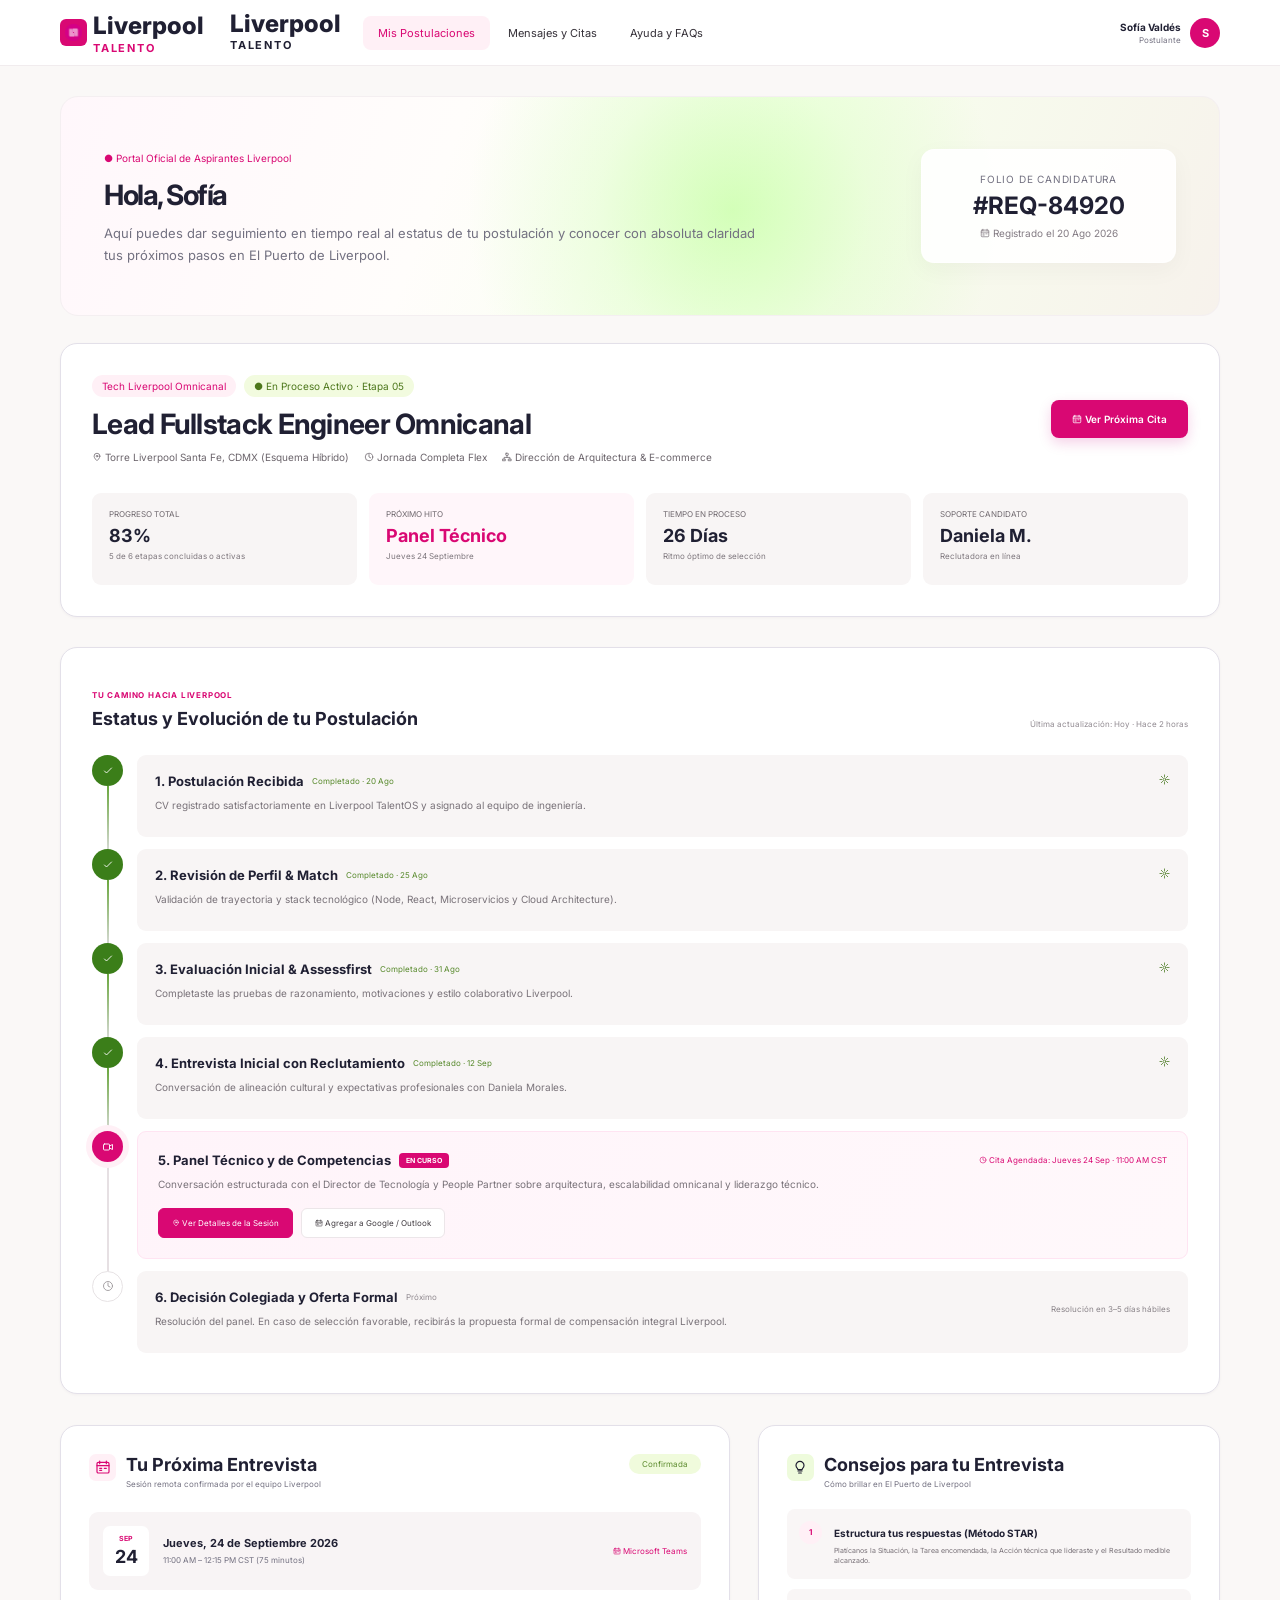
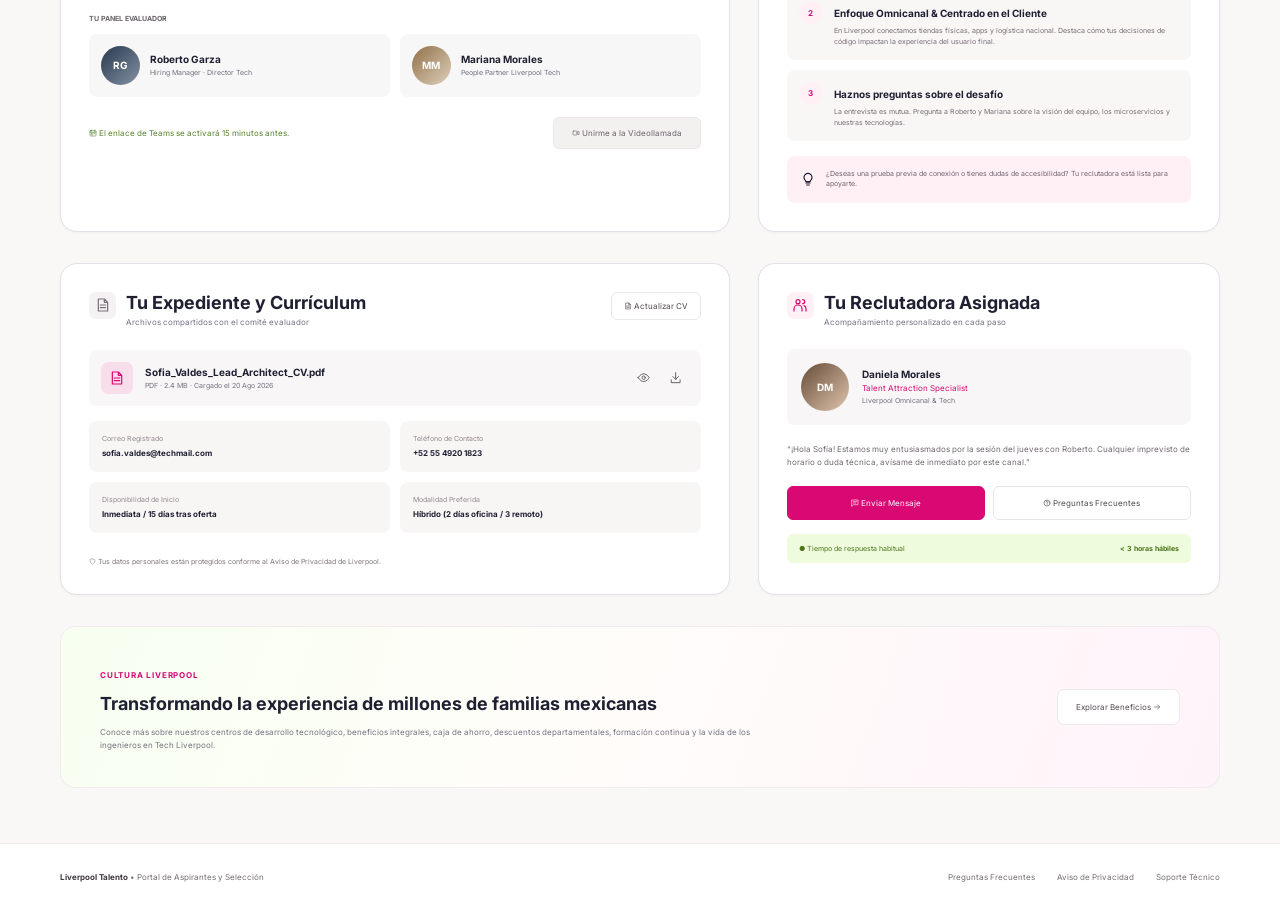
==== commit c82a5cf8: "feat: actualiza archivos del proyecto" ====
--- a/html/candidato.html
+++ b/html/candidato.html
@@ -60,9 +60,7 @@
 
                 <div class="puerto-brand">
 
-                    <div class="puerto-icon">
-                        L
-                    </div>
+                    <div class="puerto-icon"><img class="talento-logo-image" src="../recursos/el-puerto-de-liverpool-sab-de-cv--600.png" alt="Liverpool"></div>
 
                     <div class="puerto-copy">
                         <strong>
@@ -181,7 +179,7 @@
                     <span id="candidateFirstName">
                         Sofía
                     </span>
-                    👋
+                    
                 </h1>
 
 
@@ -207,7 +205,7 @@
                 </strong>
 
                 <small>
-                    ♧ Registrado el 20 Ago 2026
+                    <svg class="talento-icon" xmlns="http://www.w3.org/2000/svg" viewBox="0 0 24 24" fill="none" stroke="currentColor" stroke-width="1.8" stroke-linecap="round" stroke-linejoin="round" aria-hidden="true" focusable="false"><rect x="3" y="5" width="18" height="16" rx="2"/><path d="M7 3v4M17 3v4M3 10h18M7 14h3M14 14h3M7 17h3"/></svg> Registrado el 20 Ago 2026
                 </small>
 
             </div>
@@ -251,16 +249,16 @@
                     <div class="job-metadata">
 
                         <span>
-                            ◉ Torre Liverpool Santa Fe, CDMX
+                            <svg class="talento-icon" xmlns="http://www.w3.org/2000/svg" viewBox="0 0 24 24" fill="none" stroke="currentColor" stroke-width="1.8" stroke-linecap="round" stroke-linejoin="round" aria-hidden="true" focusable="false"><path d="M19 10c0 5-7 11-7 11S5 15 5 10a7 7 0 1 1 14 0Z"/><circle cx="12" cy="10" r="2"/></svg> Torre Liverpool Santa Fe, CDMX
                             (Esquema Híbrido)
                         </span>
 
                         <span>
-                            ◷ Jornada Completa Flex
+                            <svg class="talento-icon" xmlns="http://www.w3.org/2000/svg" viewBox="0 0 24 24" fill="none" stroke="currentColor" stroke-width="1.8" stroke-linecap="round" stroke-linejoin="round" aria-hidden="true" focusable="false"><circle cx="12" cy="12" r="9"/><path d="M12 6v6l4 2"/></svg> Jornada Completa Flex
                         </span>
 
                         <span>
-                            ⌁ Dirección de Arquitectura & E-commerce
+                            <svg class="talento-icon" xmlns="http://www.w3.org/2000/svg" viewBox="0 0 24 24" fill="none" stroke="currentColor" stroke-width="1.8" stroke-linecap="round" stroke-linejoin="round" aria-hidden="true" focusable="false"><rect x="9" y="3" width="6" height="5" rx="1"/><path d="M12 8v5M5 17v-4h14v4"/><rect x="2" y="17" width="6" height="4"/><rect x="16" y="17" width="6" height="4"/></svg> Dirección de Arquitectura & E-commerce
                         </span>
 
                     </div>
@@ -275,7 +273,7 @@
                     type="button"
                     id="nextAppointmentButton"
                 >
-                    ▣ Ver Próxima Cita
+                    <svg class="talento-icon" xmlns="http://www.w3.org/2000/svg" viewBox="0 0 24 24" fill="none" stroke="currentColor" stroke-width="1.8" stroke-linecap="round" stroke-linejoin="round" aria-hidden="true" focusable="false"><rect x="3" y="5" width="18" height="16" rx="2"/><path d="M7 3v4M17 3v4M3 10h18M7 14h3M14 14h3M7 17h3"/></svg> Ver Próxima Cita
                 </button>
 
 
@@ -406,7 +404,7 @@
                 <article class="timeline-step completed">
 
                     <div class="timeline-marker">
-                        ✓
+                        <svg class="talento-icon" xmlns="http://www.w3.org/2000/svg" viewBox="0 0 24 24" fill="none" stroke="currentColor" stroke-width="1.8" stroke-linecap="round" stroke-linejoin="round" aria-hidden="true" focusable="false"><path d="m5 12 4 4L19 6"/></svg>
                     </div>
 
                     <div class="timeline-content">
@@ -429,7 +427,7 @@
                         </p>
 
                         <span class="timeline-settings">
-                            ⚙
+                            <svg class="talento-icon" xmlns="http://www.w3.org/2000/svg" viewBox="0 0 24 24" fill="none" stroke="currentColor" stroke-width="1.8" stroke-linecap="round" stroke-linejoin="round" aria-hidden="true" focusable="false"><circle cx="12" cy="12" r="3"/><path d="M12 2v4M12 18v4M2 12h4M18 12h4M5 5l3 3M16 16l3 3M5 19l3-3M16 8l3-3"/></svg>
                         </span>
 
                     </div>
@@ -443,7 +441,7 @@
                 <article class="timeline-step completed">
 
                     <div class="timeline-marker">
-                        ✓
+                        <svg class="talento-icon" xmlns="http://www.w3.org/2000/svg" viewBox="0 0 24 24" fill="none" stroke="currentColor" stroke-width="1.8" stroke-linecap="round" stroke-linejoin="round" aria-hidden="true" focusable="false"><path d="m5 12 4 4L19 6"/></svg>
                     </div>
 
                     <div class="timeline-content">
@@ -466,7 +464,7 @@
                         </p>
 
                         <span class="timeline-settings">
-                            ⚙
+                            <svg class="talento-icon" xmlns="http://www.w3.org/2000/svg" viewBox="0 0 24 24" fill="none" stroke="currentColor" stroke-width="1.8" stroke-linecap="round" stroke-linejoin="round" aria-hidden="true" focusable="false"><circle cx="12" cy="12" r="3"/><path d="M12 2v4M12 18v4M2 12h4M18 12h4M5 5l3 3M16 16l3 3M5 19l3-3M16 8l3-3"/></svg>
                         </span>
 
                     </div>
@@ -480,7 +478,7 @@
                 <article class="timeline-step completed">
 
                     <div class="timeline-marker">
-                        ✓
+                        <svg class="talento-icon" xmlns="http://www.w3.org/2000/svg" viewBox="0 0 24 24" fill="none" stroke="currentColor" stroke-width="1.8" stroke-linecap="round" stroke-linejoin="round" aria-hidden="true" focusable="false"><path d="m5 12 4 4L19 6"/></svg>
                     </div>
 
                     <div class="timeline-content">
@@ -503,7 +501,7 @@
                         </p>
 
                         <span class="timeline-settings">
-                            ⚙
+                            <svg class="talento-icon" xmlns="http://www.w3.org/2000/svg" viewBox="0 0 24 24" fill="none" stroke="currentColor" stroke-width="1.8" stroke-linecap="round" stroke-linejoin="round" aria-hidden="true" focusable="false"><circle cx="12" cy="12" r="3"/><path d="M12 2v4M12 18v4M2 12h4M18 12h4M5 5l3 3M16 16l3 3M5 19l3-3M16 8l3-3"/></svg>
                         </span>
 
                     </div>
@@ -517,7 +515,7 @@
                 <article class="timeline-step completed">
 
                     <div class="timeline-marker">
-                        ✓
+                        <svg class="talento-icon" xmlns="http://www.w3.org/2000/svg" viewBox="0 0 24 24" fill="none" stroke="currentColor" stroke-width="1.8" stroke-linecap="round" stroke-linejoin="round" aria-hidden="true" focusable="false"><path d="m5 12 4 4L19 6"/></svg>
                     </div>
 
                     <div class="timeline-content">
@@ -540,7 +538,7 @@
                         </p>
 
                         <span class="timeline-settings">
-                            ⚙
+                            <svg class="talento-icon" xmlns="http://www.w3.org/2000/svg" viewBox="0 0 24 24" fill="none" stroke="currentColor" stroke-width="1.8" stroke-linecap="round" stroke-linejoin="round" aria-hidden="true" focusable="false"><circle cx="12" cy="12" r="3"/><path d="M12 2v4M12 18v4M2 12h4M18 12h4M5 5l3 3M16 16l3 3M5 19l3-3M16 8l3-3"/></svg>
                         </span>
 
                     </div>
@@ -554,7 +552,7 @@
                 <article class="timeline-step current">
 
                     <div class="timeline-marker">
-                        ▷
+                        <svg class="talento-icon" xmlns="http://www.w3.org/2000/svg" viewBox="0 0 24 24" fill="none" stroke="currentColor" stroke-width="1.8" stroke-linecap="round" stroke-linejoin="round" aria-hidden="true" focusable="false"><rect x="3" y="6" width="12" height="12" rx="2"/><path d="m15 10 6-3v10l-6-3"/></svg>
                     </div>
 
                     <div class="timeline-content current-content">
@@ -575,7 +573,7 @@
 
 
                             <span class="scheduled-label">
-                                ◷ Cita Agendada: Jueves 24 Sep · 11:00 AM CST
+                                <svg class="talento-icon" xmlns="http://www.w3.org/2000/svg" viewBox="0 0 24 24" fill="none" stroke="currentColor" stroke-width="1.8" stroke-linecap="round" stroke-linejoin="round" aria-hidden="true" focusable="false"><circle cx="12" cy="12" r="9"/><path d="M12 6v6l4 2"/></svg> Cita Agendada: Jueves 24 Sep · 11:00 AM CST
                             </span>
 
                         </div>
@@ -595,7 +593,7 @@
                                 type="button"
                                 id="viewSessionButton"
                             >
-                                ◉ Ver Detalles de la Sesión
+                                <svg class="talento-icon" xmlns="http://www.w3.org/2000/svg" viewBox="0 0 24 24" fill="none" stroke="currentColor" stroke-width="1.8" stroke-linecap="round" stroke-linejoin="round" aria-hidden="true" focusable="false"><path d="M19 10c0 5-7 11-7 11S5 15 5 10a7 7 0 1 1 14 0Z"/><circle cx="12" cy="10" r="2"/></svg> Ver Detalles de la Sesión
                             </button>
 
 
@@ -604,7 +602,7 @@
                                 type="button"
                                 id="addCalendarButton"
                             >
-                                ▣ Agregar a Google / Outlook
+                                <svg class="talento-icon" xmlns="http://www.w3.org/2000/svg" viewBox="0 0 24 24" fill="none" stroke="currentColor" stroke-width="1.8" stroke-linecap="round" stroke-linejoin="round" aria-hidden="true" focusable="false"><rect x="3" y="5" width="18" height="16" rx="2"/><path d="M7 3v4M17 3v4M3 10h18M7 14h3M14 14h3M7 17h3"/></svg> Agregar a Google / Outlook
                             </button>
 
                         </div>
@@ -621,7 +619,7 @@
                 <article class="timeline-step pending">
 
                     <div class="timeline-marker">
-                        ⌛
+                        <svg class="talento-icon" xmlns="http://www.w3.org/2000/svg" viewBox="0 0 24 24" fill="none" stroke="currentColor" stroke-width="1.8" stroke-linecap="round" stroke-linejoin="round" aria-hidden="true" focusable="false"><circle cx="12" cy="12" r="9"/><path d="M12 6v6l4 2"/></svg>
                     </div>
 
                     <div class="timeline-content">
@@ -680,7 +678,7 @@
                     <div class="title-with-icon">
 
                         <span class="pink-icon">
-                            ▣
+                            <svg class="talento-icon" xmlns="http://www.w3.org/2000/svg" viewBox="0 0 24 24" fill="none" stroke="currentColor" stroke-width="1.8" stroke-linecap="round" stroke-linejoin="round" aria-hidden="true" focusable="false"><rect x="3" y="5" width="18" height="16" rx="2"/><path d="M7 3v4M17 3v4M3 10h18M7 14h3M14 14h3M7 17h3"/></svg>
                         </span>
 
                         <div>
@@ -734,7 +732,7 @@
 
 
                     <span class="teams-label">
-                        ▣ Microsoft Teams
+                        <svg class="talento-icon" xmlns="http://www.w3.org/2000/svg" viewBox="0 0 24 24" fill="none" stroke="currentColor" stroke-width="1.8" stroke-linecap="round" stroke-linejoin="round" aria-hidden="true" focusable="false"><rect x="3" y="5" width="18" height="16" rx="2"/><path d="M7 3v4M17 3v4M3 10h18M7 14h3M14 14h3M7 17h3"/></svg> Microsoft Teams
                     </span>
 
 
@@ -797,7 +795,7 @@
                 <div class="interview-bottom">
 
                     <span>
-                        ♧ El enlace de Teams se activará
+                        <svg class="talento-icon" xmlns="http://www.w3.org/2000/svg" viewBox="0 0 24 24" fill="none" stroke="currentColor" stroke-width="1.8" stroke-linecap="round" stroke-linejoin="round" aria-hidden="true" focusable="false"><rect x="3" y="5" width="18" height="16" rx="2"/><path d="M7 3v4M17 3v4M3 10h18M7 14h3M14 14h3M7 17h3"/></svg> El enlace de Teams se activará
                         15 minutos antes.
                     </span>
 
@@ -807,7 +805,7 @@
                         type="button"
                         id="joinMeetingButton"
                     >
-                        ▣ Unirme a la Videollamada
+                        <svg class="talento-icon" xmlns="http://www.w3.org/2000/svg" viewBox="0 0 24 24" fill="none" stroke="currentColor" stroke-width="1.8" stroke-linecap="round" stroke-linejoin="round" aria-hidden="true" focusable="false"><rect x="3" y="6" width="12" height="12" rx="2"/><path d="m15 10 6-3v10l-6-3"/></svg> Unirme a la Videollamada
                     </button>
 
                 </div>
@@ -830,7 +828,7 @@
                     <div class="title-with-icon">
 
                         <span class="green-icon">
-                            💡
+                            <svg class="talento-icon" xmlns="http://www.w3.org/2000/svg" viewBox="0 0 24 24" fill="none" stroke="currentColor" stroke-width="1.8" stroke-linecap="round" stroke-linejoin="round" aria-hidden="true" focusable="false"><path d="M9 18h6M10 21h4M8 14a6 6 0 1 1 8 0l-1 2H9Z"/></svg>
                         </span>
 
                         <div>
@@ -924,7 +922,7 @@
                 <div class="tip-footer">
 
                     <span>
-                        💡
+                        <svg class="talento-icon" xmlns="http://www.w3.org/2000/svg" viewBox="0 0 24 24" fill="none" stroke="currentColor" stroke-width="1.8" stroke-linecap="round" stroke-linejoin="round" aria-hidden="true" focusable="false"><path d="M9 18h6M10 21h4M8 14a6 6 0 1 1 8 0l-1 2H9Z"/></svg>
                     </span>
 
                     <p>
@@ -959,7 +957,7 @@
                     <div class="title-with-icon">
 
                         <span class="gray-icon">
-                            ▧
+                            <svg class="talento-icon" xmlns="http://www.w3.org/2000/svg" viewBox="0 0 24 24" fill="none" stroke="currentColor" stroke-width="1.8" stroke-linecap="round" stroke-linejoin="round" aria-hidden="true" focusable="false"><path d="M14 3H5v18h14V8ZM14 3v5h5M8 12h8M8 16h8"/></svg>
                         </span>
 
                         <div>
@@ -980,7 +978,7 @@
                         type="button"
                         id="updateCvButton"
                     >
-                        ▧ Actualizar CV
+                        <svg class="talento-icon" xmlns="http://www.w3.org/2000/svg" viewBox="0 0 24 24" fill="none" stroke="currentColor" stroke-width="1.8" stroke-linecap="round" stroke-linejoin="round" aria-hidden="true" focusable="false"><path d="M14 3H5v18h14V8ZM14 3v5h5M8 12h8M8 16h8"/></svg> Actualizar CV
                     </button>
 
                     <input
@@ -997,7 +995,7 @@
                 <div class="file-row">
 
                     <span class="file-icon">
-                        ▧
+                        <svg class="talento-icon" xmlns="http://www.w3.org/2000/svg" viewBox="0 0 24 24" fill="none" stroke="currentColor" stroke-width="1.8" stroke-linecap="round" stroke-linejoin="round" aria-hidden="true" focusable="false"><path d="M14 3H5v18h14V8ZM14 3v5h5M8 12h8M8 16h8"/></svg>
                     </span>
 
 
@@ -1021,7 +1019,7 @@
                             id="previewCvButton"
                             title="Vista previa"
                         >
-                            ◉
+                            <svg class="talento-icon" xmlns="http://www.w3.org/2000/svg" viewBox="0 0 24 24" fill="none" stroke="currentColor" stroke-width="1.8" stroke-linecap="round" stroke-linejoin="round" aria-hidden="true" focusable="false"><path d="M2 12s4-7 10-7 10 7 10 7-4 7-10 7S2 12 2 12Z"/><circle cx="12" cy="12" r="3"/></svg>
                         </button>
 
                         <button
@@ -1029,7 +1027,7 @@
                             id="downloadCvButton"
                             title="Descargar"
                         >
-                            ⇩
+                            <svg class="talento-icon" xmlns="http://www.w3.org/2000/svg" viewBox="0 0 24 24" fill="none" stroke="currentColor" stroke-width="1.8" stroke-linecap="round" stroke-linejoin="round" aria-hidden="true" focusable="false"><path d="M12 3v12m-5-5 5 5 5-5M4 16v5h16v-5"/></svg>
                         </button>
 
                     </div>
@@ -1101,7 +1099,7 @@
 
 
                 <p class="privacy-note">
-                    ♙ Tus datos personales están protegidos conforme
+                    <svg class="talento-icon" xmlns="http://www.w3.org/2000/svg" viewBox="0 0 24 24" fill="none" stroke="currentColor" stroke-width="1.8" stroke-linecap="round" stroke-linejoin="round" aria-hidden="true" focusable="false"><path d="m12 3 8 3v6c0 5-8 9-8 9s-8-4-8-9V6Z"/></svg> Tus datos personales están protegidos conforme
                     al Aviso de Privacidad de Liverpool.
                 </p>
 
@@ -1122,8 +1120,7 @@
 
                     <div class="title-with-icon">
 
-                        <span class="pink-icon">
-                            ◉
+                        <span class="pink-icon"><svg class="talento-icon" xmlns="http://www.w3.org/2000/svg" viewBox="0 0 24 24" fill="none" stroke="currentColor" stroke-width="1.8" stroke-linecap="round" stroke-linejoin="round" aria-hidden="true" focusable="false"><circle cx="9" cy="7" r="3"/><path d="M3 21v-3a6 6 0 0 1 12 0v3M16 4a3 3 0 0 1 0 6M18 13a5 5 0 0 1 3 5v3"/></svg>
                         </span>
 
                         <div>
@@ -1188,7 +1185,7 @@
                         type="button"
                         id="sendMessageButton"
                     >
-                        ▣ Enviar Mensaje
+                        <svg class="talento-icon" xmlns="http://www.w3.org/2000/svg" viewBox="0 0 24 24" fill="none" stroke="currentColor" stroke-width="1.8" stroke-linecap="round" stroke-linejoin="round" aria-hidden="true" focusable="false"><path d="M3 3h18v14H8l-5 4ZM7 8h10M7 12h7"/></svg> Enviar Mensaje
                     </button>
 
 
@@ -1197,7 +1194,7 @@
                         type="button"
                         id="questionsButton"
                     >
-                        ◉ Preguntas Frecuentes
+                        <svg class="talento-icon" xmlns="http://www.w3.org/2000/svg" viewBox="0 0 24 24" fill="none" stroke="currentColor" stroke-width="1.8" stroke-linecap="round" stroke-linejoin="round" aria-hidden="true" focusable="false"><circle cx="12" cy="12" r="9"/><path d="M9 9a3 3 0 1 1 5 2c-2 1-2 2-2 3M12 17h.01"/></svg> Preguntas Frecuentes
                     </button>
 
                 </div>
@@ -1258,7 +1255,7 @@
                 type="button"
                 id="benefitsButton"
             >
-                Explorar Beneficios →
+                Explorar Beneficios <svg class="talento-icon" xmlns="http://www.w3.org/2000/svg" viewBox="0 0 24 24" fill="none" stroke="currentColor" stroke-width="1.8" stroke-linecap="round" stroke-linejoin="round" aria-hidden="true" focusable="false"><path d="M4 12h16m-6-6 6 6-6 6"/></svg>
             </button>
 
 
--- a/css/candidato.css
+++ b/css/candidato.css
@@ -216,8 +216,7 @@
     background:
         var(--pink);
 
-    font-size:
-        13px;
+    font-size: 13px;
 
     font-weight:
         800;
@@ -239,8 +238,7 @@
 
 .puerto-copy strong {
 
-    font-size:
-        9px;
+    font-size: 10px;
 
 }
 
@@ -253,8 +251,7 @@
     color:
         var(--pink);
 
-    font-size:
-        6px;
+    font-size: 6px;
 
     letter-spacing:
         .7px;
@@ -264,8 +261,7 @@
 
 .talento-wordmark strong {
 
-    font-size:
-        16px;
+    font-size: 16px;
 
     line-height:
         .9;
@@ -281,8 +277,7 @@
     margin-top:
         4px;
 
-    font-size:
-        8px;
+    font-size: 8px;
 
     letter-spacing:
         1.7px;
@@ -324,8 +319,7 @@
     background:
         transparent;
 
-    font-size:
-        11px;
+    font-size: 11px;
 
 }
 
@@ -379,8 +373,7 @@
 
 .nav-user-copy strong {
 
-    font-size:
-        10px;
+    font-size: 10px;
 
 }
 
@@ -393,8 +386,7 @@
     color:
         var(--text-soft);
 
-    font-size:
-        8px;
+    font-size: 8px;
 
 }
 
@@ -425,8 +417,7 @@
     background:
         var(--pink);
 
-    font-size:
-        11px;
+    font-size: 11px;
 
     font-weight:
         700;
@@ -527,16 +518,14 @@
     color:
         var(--pink);
 
-    font-size:
-        10px;
+    font-size: 10px;
 
 }
 
 
 .welcome-copy h1 {
 
-    font-size:
-        36px;
+    font-size: 36px;
 
     line-height:
         1.05;
@@ -558,8 +547,7 @@
     color:
         var(--text-soft);
 
-    font-size:
-        13px;
+    font-size: 13px;
 
     line-height:
         1.65;
@@ -604,8 +592,7 @@
     color:
         var(--text-soft);
 
-    font-size:
-        9px;
+    font-size: 10px;
 
     letter-spacing:
         .8px;
@@ -618,8 +605,7 @@
     margin-top:
         6px;
 
-    font-size:
-        25px;
+    font-size: 24px;
 
 }
 
@@ -632,8 +618,7 @@
     color:
         #837b83;
 
-    font-size:
-        9px;
+    font-size: 10px;
 
 }
 
@@ -714,8 +699,7 @@
     border-radius:
         999px;
 
-    font-size:
-        9px;
+    font-size: 10px;
 
 }
 
@@ -744,8 +728,7 @@
 
 .job-header h2 {
 
-    font-size:
-        22px;
+    font-size: 24px;
 
     letter-spacing:
         -.7px;
@@ -770,8 +753,7 @@
     color:
         #6b646b;
 
-    font-size:
-        9px;
+    font-size: 10px;
 
 }
 
@@ -796,8 +778,7 @@
     box-shadow:
         0 5px 13px rgba(198, 0, 126, .18);
 
-    font-size:
-        10px;
+    font-size: 10px;
 
     font-weight:
         600;
@@ -847,8 +828,7 @@
     color:
         #716a70;
 
-    font-size:
-        8px;
+    font-size: 8px;
 
 }
 
@@ -861,8 +841,7 @@
     margin-top:
         6px;
 
-    font-size:
-        17px;
+    font-size: 18px;
 
 }
 
@@ -878,8 +857,7 @@
     color:
         #7d767c;
 
-    font-size:
-        8px;
+    font-size: 8px;
 
 }
 
@@ -909,8 +887,7 @@
     color:
         var(--pink);
 
-    font-size:
-        8px;
+    font-size: 8px;
 
     font-weight:
         700;
@@ -957,8 +934,7 @@
     margin-top:
         6px;
 
-    font-size:
-        18px;
+    font-size: 18px;
 
 }
 
@@ -968,8 +944,7 @@
     color:
         #918a91;
 
-    font-size:
-        8px;
+    font-size: 8px;
 
 }
 
@@ -1062,8 +1037,7 @@
     border-radius:
         50%;
 
-    font-size:
-        12px;
+    font-size: 12px;
 
     font-weight:
         700;
@@ -1152,8 +1126,7 @@
 
 .timeline-title-row strong {
 
-    font-size:
-        13px;
+    font-size: 13px;
 
 }
 
@@ -1166,8 +1139,7 @@
     color:
         #797279;
 
-    font-size:
-        9px;
+    font-size: 10px;
 
     line-height:
         1.55;
@@ -1180,8 +1152,7 @@
     color:
         #558829;
 
-    font-size:
-        8px;
+    font-size: 8px;
 
 }
 
@@ -1200,8 +1171,7 @@
     color:
         #54812e;
 
-    font-size:
-        11px;
+    font-size: 11px;
 
 }
 
@@ -1258,8 +1228,7 @@
     background:
         var(--pink);
 
-    font-size:
-        7px;
+    font-size: 7px;
 
     font-weight:
         700;
@@ -1272,8 +1241,7 @@
     color:
         var(--pink);
 
-    font-size:
-        8px;
+    font-size: 8px;
 
 }
 
@@ -1303,8 +1271,7 @@
     border-radius:
         6px;
 
-    font-size:
-        8px;
+    font-size: 8px;
 
 }
 
@@ -1342,8 +1309,7 @@
     color:
         #90898f;
 
-    font-size:
-        8px;
+    font-size: 8px;
 
 }
 
@@ -1362,8 +1328,7 @@
     color:
         #898388;
 
-    font-size:
-        8px;
+    font-size: 8px;
 
 }
 
@@ -1430,8 +1395,7 @@
 
 .title-with-icon h2 {
 
-    font-size:
-        16px;
+    font-size: 16px;
 
 }
 
@@ -1444,8 +1408,7 @@
     color:
         var(--text-soft);
 
-    font-size:
-        8px;
+    font-size: 8px;
 
 }
 
@@ -1519,8 +1482,7 @@
     background:
         #f0fbdc;
 
-    font-size:
-        8px;
+    font-size: 8px;
 
 }
 
@@ -1592,8 +1554,7 @@
     color:
         var(--pink);
 
-    font-size:
-        7px;
+    font-size: 7px;
 
     font-weight:
         700;
@@ -1606,8 +1567,7 @@
     margin-top:
         3px;
 
-    font-size:
-        17px;
+    font-size: 18px;
 
 }
 
@@ -1625,8 +1585,7 @@
 
 .interview-time strong {
 
-    font-size:
-        11px;
+    font-size: 11px;
 
 }
 
@@ -1639,8 +1598,7 @@
     color:
         var(--text-soft);
 
-    font-size:
-        8px;
+    font-size: 8px;
 
 }
 
@@ -1650,8 +1608,7 @@
     color:
         var(--pink);
 
-    font-size:
-        8px;
+    font-size: 8px;
 
 }
 
@@ -1667,8 +1624,7 @@
     color:
         #6b656a;
 
-    font-size:
-        7px;
+    font-size: 7px;
 
     font-weight:
         700;
@@ -1739,8 +1695,7 @@
     color:
         white;
 
-    font-size:
-        9px;
+    font-size: 10px;
 
     font-weight:
         700;
@@ -1777,8 +1732,7 @@
     display:
         block;
 
-    font-size:
-        9px;
+    font-size: 10px;
 
 }
 
@@ -1794,8 +1748,7 @@
     color:
         var(--text-soft);
 
-    font-size:
-        7px;
+    font-size: 7px;
 
 }
 
@@ -1825,8 +1778,7 @@
     color:
         #56832d;
 
-    font-size:
-        8px;
+    font-size: 8px;
 
 }
 
@@ -1848,8 +1800,7 @@
     background:
         #f3f0f0;
 
-    font-size:
-        8px;
+    font-size: 8px;
 
 }
 
@@ -1924,8 +1875,7 @@
     background:
         var(--pink-soft);
 
-    font-size:
-        8px;
+    font-size: 8px;
 
     font-weight:
         700;
@@ -1935,8 +1885,7 @@
 
 .tip-item strong {
 
-    font-size:
-        9px;
+    font-size: 10px;
 
 }
 
@@ -1949,8 +1898,7 @@
     color:
         #766f76;
 
-    font-size:
-        7px;
+    font-size: 7px;
 
     line-height:
         1.55;
@@ -1986,8 +1934,7 @@
     color:
         #6e666d;
 
-    font-size:
-        7px;
+    font-size: 7px;
 
     line-height:
         1.5;
@@ -2016,8 +1963,7 @@
     background:
         white;
 
-    font-size:
-        8px;
+    font-size: 8px;
 
 }
 
@@ -2085,8 +2031,7 @@
     display:
         block;
 
-    font-size:
-        9px;
+    font-size: 10px;
 
 }
 
@@ -2102,8 +2047,7 @@
     color:
         var(--text-soft);
 
-    font-size:
-        7px;
+    font-size: 7px;
 
 }
 
@@ -2178,8 +2122,7 @@
     color:
         #918a90;
 
-    font-size:
-        7px;
+    font-size: 7px;
 
 }
 
@@ -2192,8 +2135,7 @@
     margin-top:
         5px;
 
-    font-size:
-        8px;
+    font-size: 8px;
 
     line-height:
         1.4;
@@ -2209,8 +2151,7 @@
     color:
         #7d767c;
 
-    font-size:
-        7px;
+    font-size: 7px;
 
 }
 
@@ -2275,8 +2216,7 @@
             #e0c5ad
         );
 
-    font-size:
-        10px;
+    font-size: 10px;
 
     font-weight:
         700;
@@ -2289,8 +2229,7 @@
     display:
         block;
 
-    font-size:
-        10px;
+    font-size: 10px;
 
 }
 
@@ -2306,8 +2245,7 @@
     color:
         var(--pink);
 
-    font-size:
-        8px;
+    font-size: 8px;
 
 }
 
@@ -2323,8 +2261,7 @@
     color:
         var(--text-soft);
 
-    font-size:
-        7px;
+    font-size: 7px;
 
 }
 
@@ -2337,8 +2274,7 @@
     color:
         #6f686f;
 
-    font-size:
-        8px;
+    font-size: 8px;
 
     line-height:
         1.7;
@@ -2371,8 +2307,7 @@
     border-radius:
         6px;
 
-    font-size:
-        8px;
+    font-size: 8px;
 
 }
 
@@ -2431,8 +2366,7 @@
     background:
         var(--green-soft);
 
-    font-size:
-        7px;
+    font-size: 7px;
 
 }
 
@@ -2494,8 +2428,7 @@
     margin-top:
         9px;
 
-    font-size:
-        17px;
+    font-size: 18px;
 
     line-height:
         1.4;
@@ -2514,8 +2447,7 @@
     color:
         var(--text-soft);
 
-    font-size:
-        8px;
+    font-size: 8px;
 
     line-height:
         1.6;
@@ -2540,8 +2472,7 @@
     background:
         white;
 
-    font-size:
-        8px;
+    font-size: 8px;
 
 }
 
@@ -2593,8 +2524,7 @@
     color:
         #756e74;
 
-    font-size:
-        8px;
+    font-size: 8px;
 
 }
 
@@ -2629,8 +2559,7 @@
     background:
         transparent;
 
-    font-size:
-        8px;
+    font-size: 8px;
 
 }
 
@@ -2746,8 +2675,7 @@
     background:
         #f7f3f5;
 
-    font-size:
-        19px;
+    font-size: 18px;
 
 }
 
@@ -2757,8 +2685,7 @@
     padding-right:
         30px;
 
-    font-size:
-        19px;
+    font-size: 18px;
 
 }
 
@@ -2771,8 +2698,7 @@
     color:
         var(--text-soft);
 
-    font-size:
-        11px;
+    font-size: 11px;
 
     line-height:
         1.7;
@@ -2802,8 +2728,7 @@
     display:
         block;
 
-    font-size:
-        11px;
+    font-size: 11px;
 
 }
 
@@ -2819,8 +2744,7 @@
     color:
         var(--text-soft);
 
-    font-size:
-        9px;
+    font-size: 10px;
 
 }
 
@@ -2870,8 +2794,7 @@
     box-shadow:
         0 10px 30px rgba(0, 0, 0, .15);
 
-    font-size:
-        10px;
+    font-size: 10px;
 
     transition:
         .2s ease;
@@ -2995,8 +2918,7 @@
         padding:
             8px 9px;
 
-        font-size:
-            9px;
+        font-size: 10px;
 
     }
 
@@ -3020,8 +2942,7 @@
 
     .welcome-copy h1 {
 
-        font-size:
-            29px;
+        font-size: 28px;
 
     }
 
@@ -3167,4 +3088,31 @@
 
     }
 
-}+}
+
+/* Identidad visual compartida, basada en login. No cambia la distribución. */
+:root {
+  --talento-font: "Inter", Arial, Helvetica, sans-serif;
+  --brand-pink: #d90873;
+  --brand-dark: #2b1830;
+  --liverpool: #d90873; --liverpool-dark: #c40768; --liverpool-soft: #fff0f6;
+  --hm-liverpool: #d90873; --hm-liverpool-dark: #c40768; --hm-liverpool-soft: #fff0f6;
+  --pink: #d90873; --pink-dark: #c40768; --pink-soft: #fff0f6;
+  --grape: #2b1830; --hm-grape: #2b1830;
+  --text: #202033; --hm-text: #202033;
+  --text-secondary: #737181; --text-soft: #737181; --hm-text-soft: #737181;
+  --border: #e3e0e9; --hm-border: #e3e0e9;
+}
+body, button, input, select, textarea { font-family: var(--talento-font); }
+.talento-icon {
+  display: inline-block; width: 1em; height: 1em; min-width: 1em;
+  vertical-align: -0.125em; flex-shrink: 0; pointer-events: none;
+}
+.talento-logo-image {
+  display: block; width: 100%; height: 100%; object-fit: contain; padding: 5px;
+}
+.puerto-icon { background: var(--brand-pink); overflow: hidden; }
+.puerto-copy strong, .talento-wordmark strong { font-size: 24px; font-weight: 800; }
+.puerto-copy span, .talento-wordmark span { font-size: 11px; font-weight: 700; letter-spacing: 1.8px; }
+.welcome-copy h1, .job-header h2 { font-size: 28px; }
+.card-title-row h2 { font-size: 18px; }
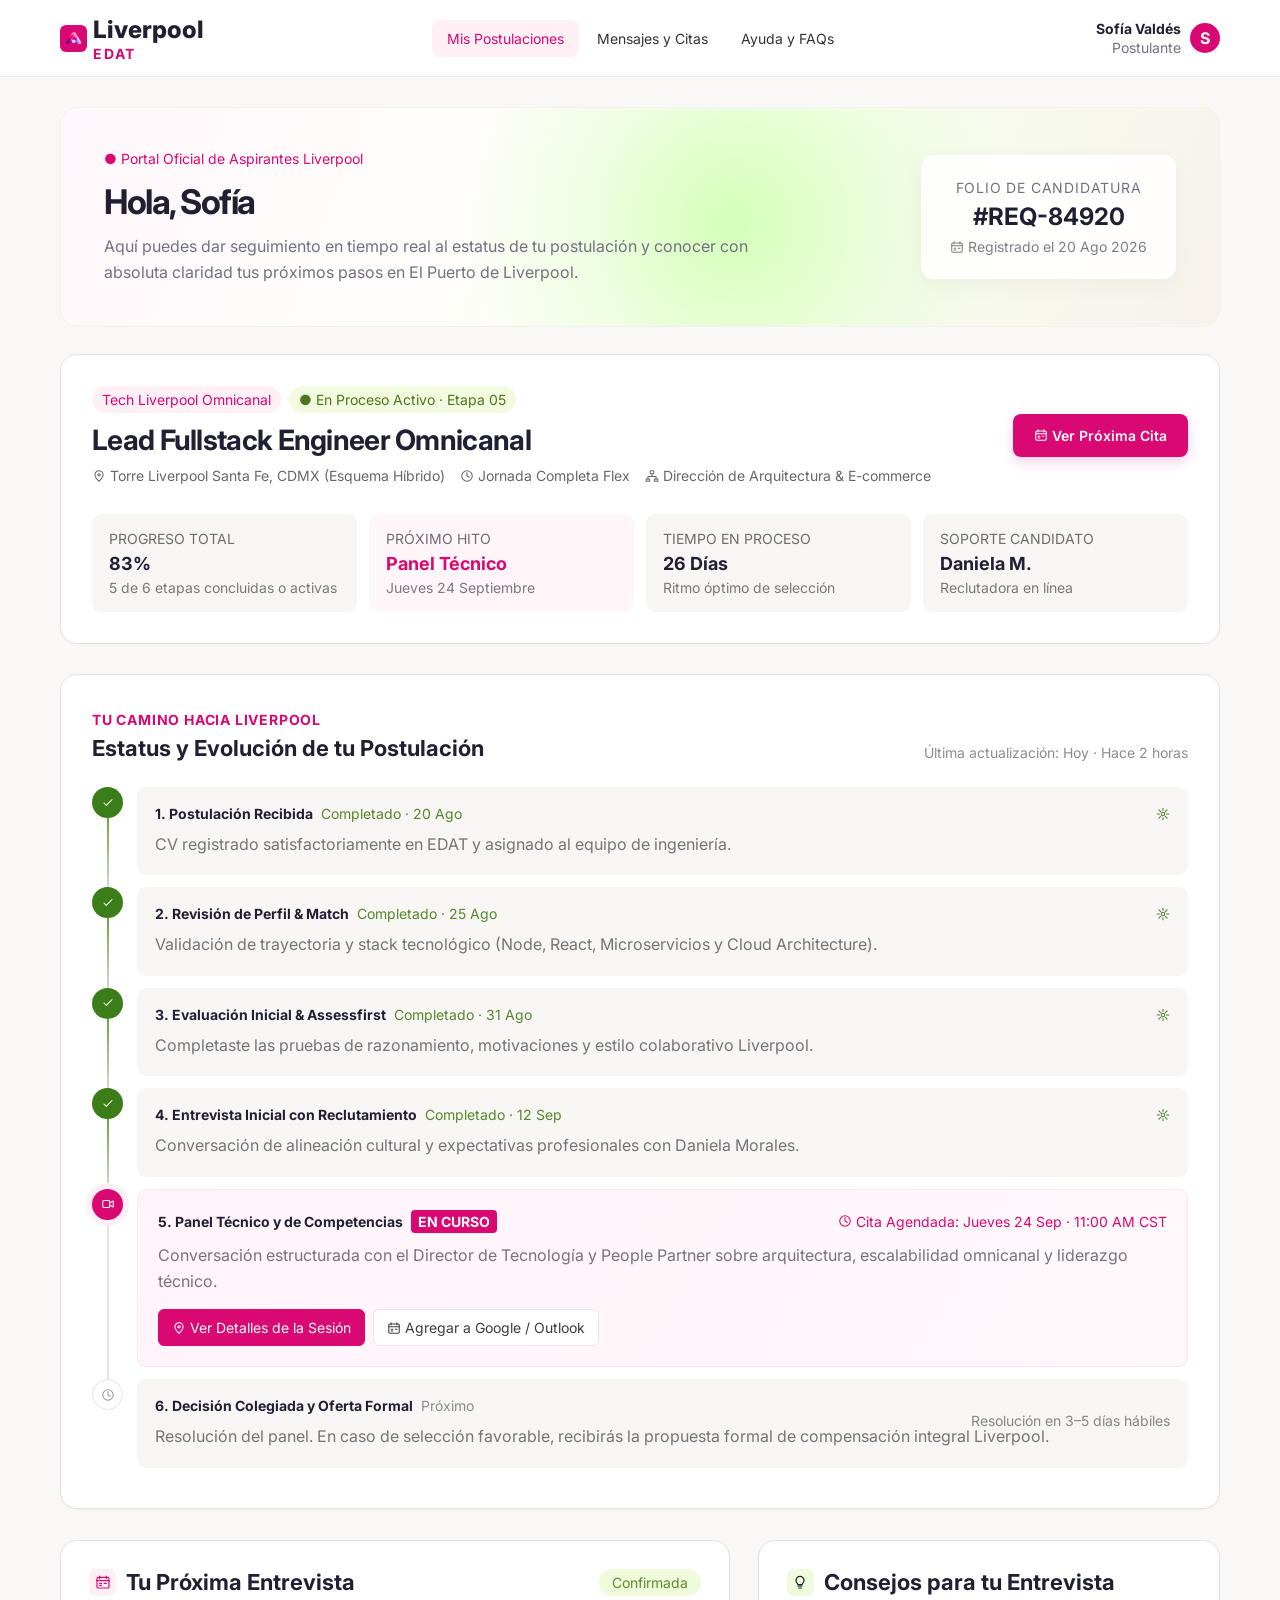
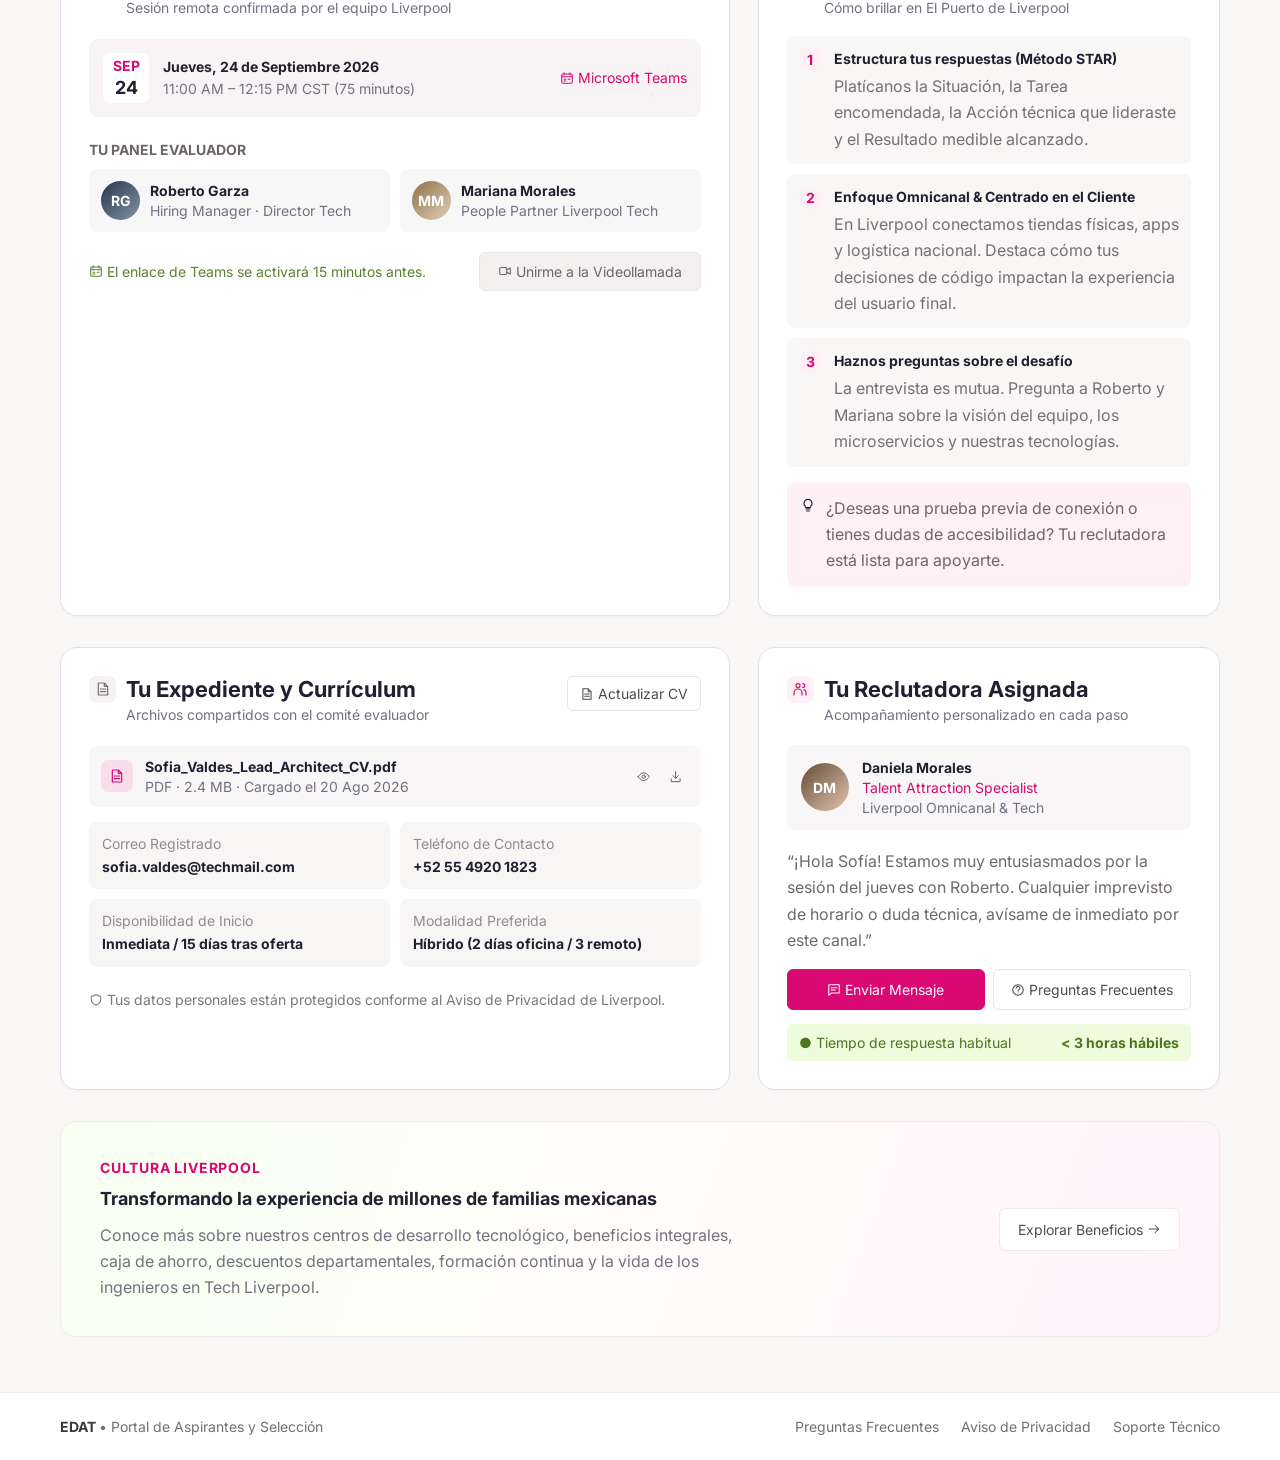
==== commit 3b153990: "wip: guarda avances locales antes de sincronizar" ====
--- a/html/candidato.html
+++ b/html/candidato.html
@@ -10,7 +10,7 @@
     >
 
     <title>
-        Liverpool Talento | Mi Postulación
+        EDAT | Mi Postulación
     </title>
 
     <link
@@ -35,7 +35,7 @@
     >
 
     <script
-        src="candidato.js"
+        src="../js/candidato.js"
         defer
     ></script>
 </head>
@@ -68,22 +68,9 @@
                         </strong>
 
                         <span>
-                            TALENTO
-                        </span>
-                    </div>
-
-                </div>
-
-
-                <div class="talento-wordmark">
-
-                    <strong>
-                        Liverpool
-                    </strong>
-
-                    <span>
-                        TALENTO
-                    </span>
+                            EDAT
+                        </span>
+                    </div>
 
                 </div>
 
@@ -139,8 +126,11 @@
 
                 </div>
 
-                <div class="nav-avatar">
+                <button class="nav-avatar" id="edatAccountButton" type="button" aria-label="Abrir opciones de sesión" aria-expanded="false" aria-controls="edatAccountPanel">
                     S
+                </button>
+                <div class="edat-account-panel" id="edatAccountPanel" hidden>
+                    <button id="edatLogoutButton" type="button">Cerrar sesión</button>
                 </div>
 
             </div>
@@ -422,8 +412,7 @@
                         </div>
 
                         <p>
-                            CV registrado satisfactoriamente en Liverpool
-                            TalentOS y asignado al equipo de ingeniería.
+                            CV registrado satisfactoriamente en EDAT y asignado al equipo de ingeniería.
                         </p>
 
                         <span class="timeline-settings">
@@ -1276,7 +1265,7 @@
 
             <div>
                 <strong>
-                    Liverpool Talento
+                    EDAT
                 </strong>
 
                 <span>
--- a/css/candidato.css
+++ b/css/candidato.css
@@ -216,7 +216,7 @@
     background:
         var(--pink);
 
-    font-size: 13px;
+    font-size: 14px;
 
     font-weight:
         800;
@@ -238,7 +238,7 @@
 
 .puerto-copy strong {
 
-    font-size: 10px;
+    font-size: 14px;
 
 }
 
@@ -251,7 +251,7 @@
     color:
         var(--pink);
 
-    font-size: 6px;
+    font-size: 14px;
 
     letter-spacing:
         .7px;
@@ -277,7 +277,7 @@
     margin-top:
         4px;
 
-    font-size: 8px;
+    font-size: 14px;
 
     letter-spacing:
         1.7px;
@@ -319,7 +319,7 @@
     background:
         transparent;
 
-    font-size: 11px;
+    font-size: 14px;
 
 }
 
@@ -373,7 +373,7 @@
 
 .nav-user-copy strong {
 
-    font-size: 10px;
+    font-size: 14px;
 
 }
 
@@ -386,7 +386,7 @@
     color:
         var(--text-soft);
 
-    font-size: 8px;
+    font-size: 14px;
 
 }
 
@@ -417,7 +417,7 @@
     background:
         var(--pink);
 
-    font-size: 11px;
+    font-size: 14px;
 
     font-weight:
         700;
@@ -518,7 +518,7 @@
     color:
         var(--pink);
 
-    font-size: 10px;
+    font-size: 14px;
 
 }
 
@@ -547,7 +547,7 @@
     color:
         var(--text-soft);
 
-    font-size: 13px;
+    font-size: 14px;
 
     line-height:
         1.65;
@@ -592,7 +592,7 @@
     color:
         var(--text-soft);
 
-    font-size: 10px;
+    font-size: 14px;
 
     letter-spacing:
         .8px;
@@ -618,7 +618,7 @@
     color:
         #837b83;
 
-    font-size: 10px;
+    font-size: 14px;
 
 }
 
@@ -699,7 +699,7 @@
     border-radius:
         999px;
 
-    font-size: 10px;
+    font-size: 14px;
 
 }
 
@@ -753,7 +753,7 @@
     color:
         #6b646b;
 
-    font-size: 10px;
+    font-size: 14px;
 
 }
 
@@ -778,7 +778,7 @@
     box-shadow:
         0 5px 13px rgba(198, 0, 126, .18);
 
-    font-size: 10px;
+    font-size: 14px;
 
     font-weight:
         600;
@@ -828,7 +828,7 @@
     color:
         #716a70;
 
-    font-size: 8px;
+    font-size: 14px;
 
 }
 
@@ -857,7 +857,7 @@
     color:
         #7d767c;
 
-    font-size: 8px;
+    font-size: 14px;
 
 }
 
@@ -887,7 +887,7 @@
     color:
         var(--pink);
 
-    font-size: 8px;
+    font-size: 14px;
 
     font-weight:
         700;
@@ -944,7 +944,7 @@
     color:
         #918a91;
 
-    font-size: 8px;
+    font-size: 14px;
 
 }
 
@@ -1037,7 +1037,7 @@
     border-radius:
         50%;
 
-    font-size: 12px;
+    font-size: 14px;
 
     font-weight:
         700;
@@ -1126,7 +1126,7 @@
 
 .timeline-title-row strong {
 
-    font-size: 13px;
+    font-size: 14px;
 
 }
 
@@ -1139,7 +1139,7 @@
     color:
         #797279;
 
-    font-size: 10px;
+    font-size: 14px;
 
     line-height:
         1.55;
@@ -1152,7 +1152,7 @@
     color:
         #558829;
 
-    font-size: 8px;
+    font-size: 14px;
 
 }
 
@@ -1171,7 +1171,7 @@
     color:
         #54812e;
 
-    font-size: 11px;
+    font-size: 14px;
 
 }
 
@@ -1228,7 +1228,7 @@
     background:
         var(--pink);
 
-    font-size: 7px;
+    font-size: 14px;
 
     font-weight:
         700;
@@ -1241,7 +1241,7 @@
     color:
         var(--pink);
 
-    font-size: 8px;
+    font-size: 14px;
 
 }
 
@@ -1271,7 +1271,7 @@
     border-radius:
         6px;
 
-    font-size: 8px;
+    font-size: 14px;
 
 }
 
@@ -1309,7 +1309,7 @@
     color:
         #90898f;
 
-    font-size: 8px;
+    font-size: 14px;
 
 }
 
@@ -1328,7 +1328,7 @@
     color:
         #898388;
 
-    font-size: 8px;
+    font-size: 14px;
 
 }
 
@@ -1408,7 +1408,7 @@
     color:
         var(--text-soft);
 
-    font-size: 8px;
+    font-size: 14px;
 
 }
 
@@ -1482,7 +1482,7 @@
     background:
         #f0fbdc;
 
-    font-size: 8px;
+    font-size: 14px;
 
 }
 
@@ -1554,7 +1554,7 @@
     color:
         var(--pink);
 
-    font-size: 7px;
+    font-size: 14px;
 
     font-weight:
         700;
@@ -1585,7 +1585,7 @@
 
 .interview-time strong {
 
-    font-size: 11px;
+    font-size: 14px;
 
 }
 
@@ -1598,7 +1598,7 @@
     color:
         var(--text-soft);
 
-    font-size: 8px;
+    font-size: 14px;
 
 }
 
@@ -1608,7 +1608,7 @@
     color:
         var(--pink);
 
-    font-size: 8px;
+    font-size: 14px;
 
 }
 
@@ -1624,7 +1624,7 @@
     color:
         #6b656a;
 
-    font-size: 7px;
+    font-size: 14px;
 
     font-weight:
         700;
@@ -1695,7 +1695,7 @@
     color:
         white;
 
-    font-size: 10px;
+    font-size: 14px;
 
     font-weight:
         700;
@@ -1732,7 +1732,7 @@
     display:
         block;
 
-    font-size: 10px;
+    font-size: 14px;
 
 }
 
@@ -1748,7 +1748,7 @@
     color:
         var(--text-soft);
 
-    font-size: 7px;
+    font-size: 14px;
 
 }
 
@@ -1778,7 +1778,7 @@
     color:
         #56832d;
 
-    font-size: 8px;
+    font-size: 14px;
 
 }
 
@@ -1800,7 +1800,7 @@
     background:
         #f3f0f0;
 
-    font-size: 8px;
+    font-size: 14px;
 
 }
 
@@ -1875,7 +1875,7 @@
     background:
         var(--pink-soft);
 
-    font-size: 8px;
+    font-size: 14px;
 
     font-weight:
         700;
@@ -1885,7 +1885,7 @@
 
 .tip-item strong {
 
-    font-size: 10px;
+    font-size: 14px;
 
 }
 
@@ -1898,7 +1898,7 @@
     color:
         #766f76;
 
-    font-size: 7px;
+    font-size: 14px;
 
     line-height:
         1.55;
@@ -1934,7 +1934,7 @@
     color:
         #6e666d;
 
-    font-size: 7px;
+    font-size: 14px;
 
     line-height:
         1.5;
@@ -1963,7 +1963,7 @@
     background:
         white;
 
-    font-size: 8px;
+    font-size: 14px;
 
 }
 
@@ -2031,7 +2031,7 @@
     display:
         block;
 
-    font-size: 10px;
+    font-size: 14px;
 
 }
 
@@ -2047,7 +2047,7 @@
     color:
         var(--text-soft);
 
-    font-size: 7px;
+    font-size: 14px;
 
 }
 
@@ -2122,7 +2122,7 @@
     color:
         #918a90;
 
-    font-size: 7px;
+    font-size: 14px;
 
 }
 
@@ -2135,7 +2135,7 @@
     margin-top:
         5px;
 
-    font-size: 8px;
+    font-size: 14px;
 
     line-height:
         1.4;
@@ -2151,7 +2151,7 @@
     color:
         #7d767c;
 
-    font-size: 7px;
+    font-size: 14px;
 
 }
 
@@ -2216,7 +2216,7 @@
             #e0c5ad
         );
 
-    font-size: 10px;
+    font-size: 14px;
 
     font-weight:
         700;
@@ -2229,7 +2229,7 @@
     display:
         block;
 
-    font-size: 10px;
+    font-size: 14px;
 
 }
 
@@ -2245,7 +2245,7 @@
     color:
         var(--pink);
 
-    font-size: 8px;
+    font-size: 14px;
 
 }
 
@@ -2261,7 +2261,7 @@
     color:
         var(--text-soft);
 
-    font-size: 7px;
+    font-size: 14px;
 
 }
 
@@ -2274,7 +2274,7 @@
     color:
         #6f686f;
 
-    font-size: 8px;
+    font-size: 14px;
 
     line-height:
         1.7;
@@ -2307,7 +2307,7 @@
     border-radius:
         6px;
 
-    font-size: 8px;
+    font-size: 14px;
 
 }
 
@@ -2366,7 +2366,7 @@
     background:
         var(--green-soft);
 
-    font-size: 7px;
+    font-size: 14px;
 
 }
 
@@ -2447,7 +2447,7 @@
     color:
         var(--text-soft);
 
-    font-size: 8px;
+    font-size: 14px;
 
     line-height:
         1.6;
@@ -2472,7 +2472,7 @@
     background:
         white;
 
-    font-size: 8px;
+    font-size: 14px;
 
 }
 
@@ -2524,7 +2524,7 @@
     color:
         #756e74;
 
-    font-size: 8px;
+    font-size: 14px;
 
 }
 
@@ -2559,7 +2559,7 @@
     background:
         transparent;
 
-    font-size: 8px;
+    font-size: 14px;
 
 }
 
@@ -2698,7 +2698,7 @@
     color:
         var(--text-soft);
 
-    font-size: 11px;
+    font-size: 14px;
 
     line-height:
         1.7;
@@ -2728,7 +2728,7 @@
     display:
         block;
 
-    font-size: 11px;
+    font-size: 14px;
 
 }
 
@@ -2744,7 +2744,7 @@
     color:
         var(--text-soft);
 
-    font-size: 10px;
+    font-size: 14px;
 
 }
 
@@ -2794,7 +2794,7 @@
     box-shadow:
         0 10px 30px rgba(0, 0, 0, .15);
 
-    font-size: 10px;
+    font-size: 14px;
 
     transition:
         .2s ease;
@@ -2918,7 +2918,7 @@
         padding:
             8px 9px;
 
-        font-size: 10px;
+        font-size: 14px;
 
     }
 
@@ -3113,6 +3113,43 @@
 }
 .puerto-icon { background: var(--brand-pink); overflow: hidden; }
 .puerto-copy strong, .talento-wordmark strong { font-size: 24px; font-weight: 800; }
-.puerto-copy span, .talento-wordmark span { font-size: 11px; font-weight: 700; letter-spacing: 1.8px; }
+.puerto-copy span, .talento-wordmark span { font-size: 14px; font-weight: 700; letter-spacing: 1.8px; }
 .welcome-copy h1, .job-header h2 { font-size: 28px; }
 .card-title-row h2 { font-size: 18px; }
+
+/* EDAT: lectura y navegación */
+body { font-size: 16px; }
+.welcome-copy p, .timeline-content p, .tip-item p, .recruiter-message,
+.culture-card p, .tip-footer p { font-size: 16px; line-height: 1.65; }
+.welcome-copy h1 { font-size: clamp(28px, 3vw, 34px); }
+.card-title-row h2, .section-heading h2 { font-size: 22px; }
+.topbar { height: auto; min-height: 76px; }
+.topbar-inner { display: grid; grid-template-columns: minmax(0, 1fr) auto minmax(0, 1fr); min-height: 76px; gap: 16px; }
+.brand-group { justify-self: start; }
+.main-nav { justify-self: center; justify-content: center; }
+.nav-link { font-size: 14px; white-space: nowrap; }
+.nav-user { justify-self: end; position: relative; }
+.nav-user-copy strong { font-size: 14px; }
+.nav-user-copy span { font-size: 14px; }
+.nav-avatar { border: 0; font-family: inherit; font-size: 16px; cursor: pointer; flex-shrink: 0; }
+.nav-avatar:focus-visible, #edatLogoutButton:focus-visible { outline: 3px solid #2b1830; outline-offset: 3px; }
+.edat-account-panel { position: absolute; right: 0; top: calc(100% + 12px); min-width: 180px; padding: 8px; background: #fff; border: 1px solid #e3e0e9; border-radius: 12px; box-shadow: 0 8px 24px #2b183024; z-index: 110; }
+.edat-account-panel[hidden] { display: none; }
+#edatLogoutButton { width: 100%; padding: 12px 16px; border: 0; border-radius: 8px; background: #fff0f6; color: #c40768; font: 600 14px "Inter", Arial, sans-serif; text-align: left; cursor: pointer; }
+#edatLogoutButton:hover { background: #fce0ed; }
+@media (max-width: 1100px) {
+  .topbar-inner { grid-template-columns: 1fr auto; padding-block: 12px; }
+  .brand-group { grid-column: 1; grid-row: 1; }
+  .nav-user { grid-column: 2; grid-row: 1; }
+  .main-nav { display: flex; grid-column: 1 / -1; grid-row: 2; flex-wrap: wrap; }
+}
+@media (max-width: 600px) {
+  .topbar-inner { gap: 10px; }
+  .main-nav { gap: 2px; }
+  .nav-link { padding: 10px 8px; font-size: 14px; white-space: normal; }
+  .nav-user-copy { display: none; }
+  .card-title-row { flex-wrap: wrap; }
+  .job-metadata, .timeline-title-row, .timeline-actions, .recruiter-actions { flex-wrap: wrap; }
+  .file-copy, .title-with-icon, .candidate-info-grid article { min-width: 0; }
+  .file-copy strong, .candidate-info-grid strong { overflow-wrap: anywhere; }
+}
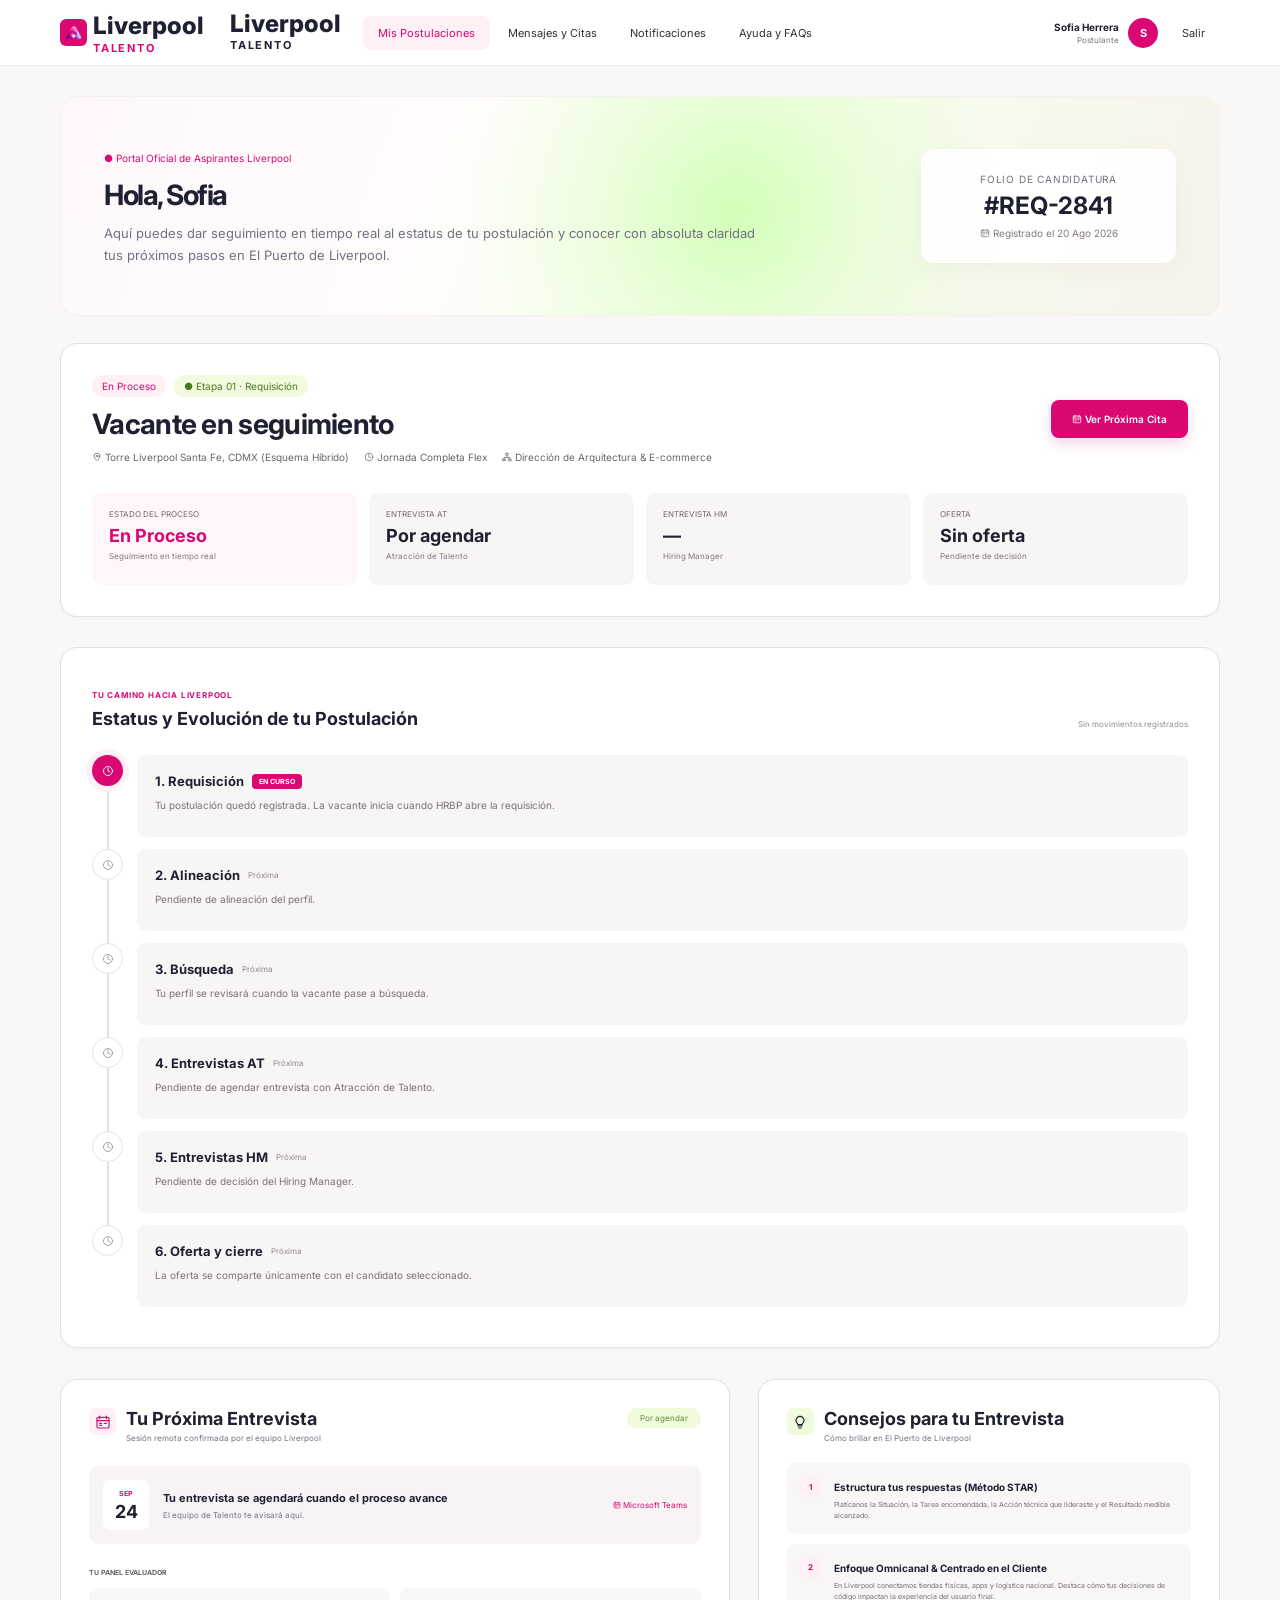
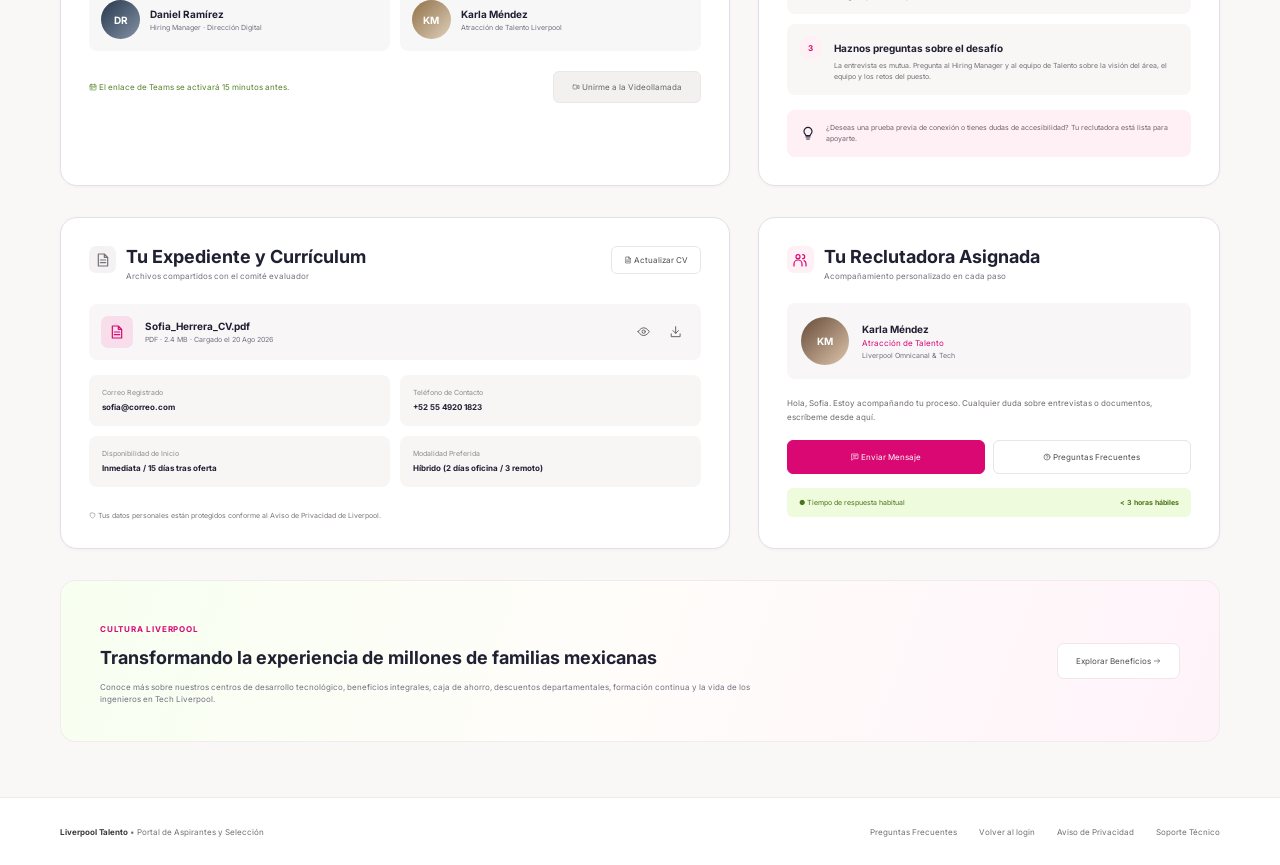
==== commit 98de0921: "Se unificado el flujo, vaidacion del flujo de princpio a fin en todos los actores" ====
--- a/html/candidato.html
+++ b/html/candidato.html
@@ -10,7 +10,7 @@
     >
 
     <title>
-        EDAT | Mi Postulación
+        Liverpool Talento | Mi Postulación
     </title>
 
     <link
@@ -35,6 +35,16 @@
     >
 
     <script
+        src="../js/candidatos-db.js"
+        defer
+    ></script>
+
+    <script
+        src="../js/edat-flow.js"
+        defer
+    ></script>
+
+    <script
         src="../js/candidato.js"
         defer
     ></script>
@@ -68,9 +78,22 @@
                         </strong>
 
                         <span>
-                            EDAT
-                        </span>
-                    </div>
+                            TALENTO
+                        </span>
+                    </div>
+
+                </div>
+
+
+                <div class="talento-wordmark">
+
+                    <strong>
+                        Liverpool
+                    </strong>
+
+                    <span>
+                        TALENTO
+                    </span>
 
                 </div>
 
@@ -101,6 +124,15 @@
                 <button
                     class="nav-link"
                     type="button"
+                    id="noticesNav"
+                >
+                    Notificaciones
+                    <span id="noticesBadge" hidden>0</span>
+                </button>
+
+                <button
+                    class="nav-link"
+                    type="button"
                     id="faqNav"
                 >
                     Ayuda y FAQs
@@ -126,12 +158,17 @@
 
                 </div>
 
-                <button class="nav-avatar" id="edatAccountButton" type="button" aria-label="Abrir opciones de sesión" aria-expanded="false" aria-controls="edatAccountPanel">
+                <div class="nav-avatar" id="navAvatar">
                     S
+                </div>
+
+                <button
+                    class="nav-link"
+                    type="button"
+                    id="exitButton"
+                >
+                    Salir
                 </button>
-                <div class="edat-account-panel" id="edatAccountPanel" hidden>
-                    <button id="edatLogoutButton" type="button">Cerrar sesión</button>
-                </div>
 
             </div>
 
@@ -190,8 +227,8 @@
                     FOLIO DE CANDIDATURA
                 </span>
 
-                <strong>
-                    #REQ-84920
+                <strong id="candidateFolio">
+                    #REQ-2841
                 </strong>
 
                 <small>
@@ -220,18 +257,18 @@
 
                     <div class="job-badges">
 
-                        <span class="pill pink-soft">
-                            Tech Liverpool Omnicanal
-                        </span>
-
-                        <span class="pill green-soft">
-                            ● En Proceso Activo · Etapa 05
-                        </span>
-
-                    </div>
-
-
-                    <h2>
+                        <span class="pill pink-soft" id="jobStatusPill">
+                            En Proceso
+                        </span>
+
+                        <span class="pill green-soft" id="jobStagePill">
+                            ● Etapa 01 · Requisición
+                        </span>
+
+                    </div>
+
+
+                    <h2 id="jobTitle">
                         Lead Fullstack Engineer Omnicanal
                     </h2>
 
@@ -273,80 +310,7 @@
 
             <!-- MÉTRICAS -->
 
-            <div class="job-stats">
-
-
-                <article class="job-stat">
-
-                    <span>
-                        PROGRESO TOTAL
-                    </span>
-
-                    <strong>
-                        83%
-                    </strong>
-
-                    <small>
-                        5 de 6 etapas concluidas o activas
-                    </small>
-
-                </article>
-
-
-
-                <article class="job-stat pink-stat">
-
-                    <span>
-                        PRÓXIMO HITO
-                    </span>
-
-                    <strong class="pink-text">
-                        Panel Técnico
-                    </strong>
-
-                    <small>
-                        Jueves 24 Septiembre
-                    </small>
-
-                </article>
-
-
-
-                <article class="job-stat">
-
-                    <span>
-                        TIEMPO EN PROCESO
-                    </span>
-
-                    <strong>
-                        26 Días
-                    </strong>
-
-                    <small>
-                        Ritmo óptimo de selección
-                    </small>
-
-                </article>
-
-
-
-                <article class="job-stat">
-
-                    <span>
-                        SOPORTE CANDIDATO
-                    </span>
-
-                    <strong>
-                        Daniela M.
-                    </strong>
-
-                    <small>
-                        Reclutadora en línea
-                    </small>
-
-                </article>
-
-
+            <div class="job-stats" id="jobStats">
             </div>
 
 
@@ -377,8 +341,8 @@
                 </div>
 
 
-                <span class="last-update">
-                    Última actualización: Hoy · Hace 2 horas
+                <span class="last-update" id="lastUpdate">
+                    Sin movimientos registrados
                 </span>
 
 
@@ -386,260 +350,59 @@
 
 
 
-            <div class="timeline">
-
-
-                <!-- PASO 1 -->
-
-                <article class="timeline-step completed">
-
-                    <div class="timeline-marker">
-                        <svg class="talento-icon" xmlns="http://www.w3.org/2000/svg" viewBox="0 0 24 24" fill="none" stroke="currentColor" stroke-width="1.8" stroke-linecap="round" stroke-linejoin="round" aria-hidden="true" focusable="false"><path d="m5 12 4 4L19 6"/></svg>
-                    </div>
-
-                    <div class="timeline-content">
-
-                        <div class="timeline-title-row">
-
-                            <strong>
-                                1. Postulación Recibida
-                            </strong>
-
-                            <span class="step-done">
-                                Completado · 20 Ago
-                            </span>
-
-                        </div>
-
-                        <p>
-                            CV registrado satisfactoriamente en EDAT y asignado al equipo de ingeniería.
+            <!-- Los pasos se generan con el estado real del proceso -->
+
+            <div class="timeline" id="candidateTimeline">
+            </div>
+
+
+        </section>
+
+
+
+        <!-- =================================================
+             OFERTA
+        ================================================== -->
+
+        <section class="content-card" id="offerSection" hidden>
+
+
+            <div class="card-title-row">
+
+                <div class="title-with-icon">
+
+                    <span class="pink-icon">
+                        <svg class="talento-icon" xmlns="http://www.w3.org/2000/svg" viewBox="0 0 24 24" fill="none" stroke="currentColor" stroke-width="1.8" stroke-linecap="round" stroke-linejoin="round" aria-hidden="true" focusable="false"><path d="M14 3H5v18h14V8ZM14 3v5h5M8 12h8M8 16h8"/></svg>
+                    </span>
+
+                    <div>
+                        <h2>
+                            Tu Oferta Liverpool
+                        </h2>
+
+                        <p id="offerSubtitle">
+                            Revisa la propuesta y confirma tu disponibilidad de ingreso.
                         </p>
-
-                        <span class="timeline-settings">
-                            <svg class="talento-icon" xmlns="http://www.w3.org/2000/svg" viewBox="0 0 24 24" fill="none" stroke="currentColor" stroke-width="1.8" stroke-linecap="round" stroke-linejoin="round" aria-hidden="true" focusable="false"><circle cx="12" cy="12" r="3"/><path d="M12 2v4M12 18v4M2 12h4M18 12h4M5 5l3 3M16 16l3 3M5 19l3-3M16 8l3-3"/></svg>
-                        </span>
-
-                    </div>
-
-                </article>
-
-
-
-                <!-- PASO 2 -->
-
-                <article class="timeline-step completed">
-
-                    <div class="timeline-marker">
-                        <svg class="talento-icon" xmlns="http://www.w3.org/2000/svg" viewBox="0 0 24 24" fill="none" stroke="currentColor" stroke-width="1.8" stroke-linecap="round" stroke-linejoin="round" aria-hidden="true" focusable="false"><path d="m5 12 4 4L19 6"/></svg>
-                    </div>
-
-                    <div class="timeline-content">
-
-                        <div class="timeline-title-row">
-
-                            <strong>
-                                2. Revisión de Perfil & Match
-                            </strong>
-
-                            <span class="step-done">
-                                Completado · 25 Ago
-                            </span>
-
-                        </div>
-
-                        <p>
-                            Validación de trayectoria y stack tecnológico
-                            (Node, React, Microservicios y Cloud Architecture).
-                        </p>
-
-                        <span class="timeline-settings">
-                            <svg class="talento-icon" xmlns="http://www.w3.org/2000/svg" viewBox="0 0 24 24" fill="none" stroke="currentColor" stroke-width="1.8" stroke-linecap="round" stroke-linejoin="round" aria-hidden="true" focusable="false"><circle cx="12" cy="12" r="3"/><path d="M12 2v4M12 18v4M2 12h4M18 12h4M5 5l3 3M16 16l3 3M5 19l3-3M16 8l3-3"/></svg>
-                        </span>
-
-                    </div>
-
-                </article>
-
-
-
-                <!-- PASO 3 -->
-
-                <article class="timeline-step completed">
-
-                    <div class="timeline-marker">
-                        <svg class="talento-icon" xmlns="http://www.w3.org/2000/svg" viewBox="0 0 24 24" fill="none" stroke="currentColor" stroke-width="1.8" stroke-linecap="round" stroke-linejoin="round" aria-hidden="true" focusable="false"><path d="m5 12 4 4L19 6"/></svg>
-                    </div>
-
-                    <div class="timeline-content">
-
-                        <div class="timeline-title-row">
-
-                            <strong>
-                                3. Evaluación Inicial & Assessfirst
-                            </strong>
-
-                            <span class="step-done">
-                                Completado · 31 Ago
-                            </span>
-
-                        </div>
-
-                        <p>
-                            Completaste las pruebas de razonamiento,
-                            motivaciones y estilo colaborativo Liverpool.
-                        </p>
-
-                        <span class="timeline-settings">
-                            <svg class="talento-icon" xmlns="http://www.w3.org/2000/svg" viewBox="0 0 24 24" fill="none" stroke="currentColor" stroke-width="1.8" stroke-linecap="round" stroke-linejoin="round" aria-hidden="true" focusable="false"><circle cx="12" cy="12" r="3"/><path d="M12 2v4M12 18v4M2 12h4M18 12h4M5 5l3 3M16 16l3 3M5 19l3-3M16 8l3-3"/></svg>
-                        </span>
-
-                    </div>
-
-                </article>
-
-
-
-                <!-- PASO 4 -->
-
-                <article class="timeline-step completed">
-
-                    <div class="timeline-marker">
-                        <svg class="talento-icon" xmlns="http://www.w3.org/2000/svg" viewBox="0 0 24 24" fill="none" stroke="currentColor" stroke-width="1.8" stroke-linecap="round" stroke-linejoin="round" aria-hidden="true" focusable="false"><path d="m5 12 4 4L19 6"/></svg>
-                    </div>
-
-                    <div class="timeline-content">
-
-                        <div class="timeline-title-row">
-
-                            <strong>
-                                4. Entrevista Inicial con Reclutamiento
-                            </strong>
-
-                            <span class="step-done">
-                                Completado · 12 Sep
-                            </span>
-
-                        </div>
-
-                        <p>
-                            Conversación de alineación cultural y
-                            expectativas profesionales con Daniela Morales.
-                        </p>
-
-                        <span class="timeline-settings">
-                            <svg class="talento-icon" xmlns="http://www.w3.org/2000/svg" viewBox="0 0 24 24" fill="none" stroke="currentColor" stroke-width="1.8" stroke-linecap="round" stroke-linejoin="round" aria-hidden="true" focusable="false"><circle cx="12" cy="12" r="3"/><path d="M12 2v4M12 18v4M2 12h4M18 12h4M5 5l3 3M16 16l3 3M5 19l3-3M16 8l3-3"/></svg>
-                        </span>
-
-                    </div>
-
-                </article>
-
-
-
-                <!-- PASO 5 -->
-
-                <article class="timeline-step current">
-
-                    <div class="timeline-marker">
-                        <svg class="talento-icon" xmlns="http://www.w3.org/2000/svg" viewBox="0 0 24 24" fill="none" stroke="currentColor" stroke-width="1.8" stroke-linecap="round" stroke-linejoin="round" aria-hidden="true" focusable="false"><rect x="3" y="6" width="12" height="12" rx="2"/><path d="m15 10 6-3v10l-6-3"/></svg>
-                    </div>
-
-                    <div class="timeline-content current-content">
-
-                        <div class="timeline-current-top">
-
-                            <div class="timeline-title-row">
-
-                                <strong>
-                                    5. Panel Técnico y de Competencias
-                                </strong>
-
-                                <span class="current-pill">
-                                    EN CURSO
-                                </span>
-
-                            </div>
-
-
-                            <span class="scheduled-label">
-                                <svg class="talento-icon" xmlns="http://www.w3.org/2000/svg" viewBox="0 0 24 24" fill="none" stroke="currentColor" stroke-width="1.8" stroke-linecap="round" stroke-linejoin="round" aria-hidden="true" focusable="false"><circle cx="12" cy="12" r="9"/><path d="M12 6v6l4 2"/></svg> Cita Agendada: Jueves 24 Sep · 11:00 AM CST
-                            </span>
-
-                        </div>
-
-
-                        <p>
-                            Conversación estructurada con el Director de
-                            Tecnología y People Partner sobre arquitectura,
-                            escalabilidad omnicanal y liderazgo técnico.
-                        </p>
-
-
-                        <div class="timeline-actions">
-
-                            <button
-                                class="timeline-primary-button"
-                                type="button"
-                                id="viewSessionButton"
-                            >
-                                <svg class="talento-icon" xmlns="http://www.w3.org/2000/svg" viewBox="0 0 24 24" fill="none" stroke="currentColor" stroke-width="1.8" stroke-linecap="round" stroke-linejoin="round" aria-hidden="true" focusable="false"><path d="M19 10c0 5-7 11-7 11S5 15 5 10a7 7 0 1 1 14 0Z"/><circle cx="12" cy="10" r="2"/></svg> Ver Detalles de la Sesión
-                            </button>
-
-
-                            <button
-                                class="timeline-secondary-button"
-                                type="button"
-                                id="addCalendarButton"
-                            >
-                                <svg class="talento-icon" xmlns="http://www.w3.org/2000/svg" viewBox="0 0 24 24" fill="none" stroke="currentColor" stroke-width="1.8" stroke-linecap="round" stroke-linejoin="round" aria-hidden="true" focusable="false"><rect x="3" y="5" width="18" height="16" rx="2"/><path d="M7 3v4M17 3v4M3 10h18M7 14h3M14 14h3M7 17h3"/></svg> Agregar a Google / Outlook
-                            </button>
-
-                        </div>
-
-
-                    </div>
-
-                </article>
-
-
-
-                <!-- PASO 6 -->
-
-                <article class="timeline-step pending">
-
-                    <div class="timeline-marker">
-                        <svg class="talento-icon" xmlns="http://www.w3.org/2000/svg" viewBox="0 0 24 24" fill="none" stroke="currentColor" stroke-width="1.8" stroke-linecap="round" stroke-linejoin="round" aria-hidden="true" focusable="false"><circle cx="12" cy="12" r="9"/><path d="M12 6v6l4 2"/></svg>
-                    </div>
-
-                    <div class="timeline-content">
-
-                        <div class="timeline-title-row">
-
-                            <strong>
-                                6. Decisión Colegiada y Oferta Formal
-                            </strong>
-
-                            <span class="step-next">
-                                Próximo
-                            </span>
-
-                        </div>
-
-                        <p>
-                            Resolución del panel. En caso de selección favorable,
-                            recibirás la propuesta formal de compensación integral
-                            Liverpool.
-                        </p>
-
-                        <span class="resolution-time">
-                            Resolución en 3–5 días hábiles
-                        </span>
-
-                    </div>
-
-                </article>
-
-
+                    </div>
+
+                </div>
+
+
+                <span class="confirmed-pill" id="offerPill">
+                    Oferta recibida
+                </span>
+
+
+            </div>
+
+
+
+            <div class="candidate-info-grid" id="offerDetail">
+            </div>
+
+
+
+            <div class="recruiter-actions" id="offerActions">
             </div>
 
 
@@ -683,7 +446,7 @@
                     </div>
 
 
-                    <span class="confirmed-pill">
+                    <span class="confirmed-pill" id="interviewPill">
                         Confirmada
                     </span>
 
@@ -696,11 +459,11 @@
 
                     <div class="calendar-box">
 
-                        <span>
+                        <span id="interviewMonth">
                             SEP
                         </span>
 
-                        <strong>
+                        <strong id="interviewDay">
                             24
                         </strong>
 
@@ -709,11 +472,11 @@
 
                     <div class="interview-time">
 
-                        <strong>
+                        <strong id="interviewDate">
                             Jueves, 24 de Septiembre 2026
                         </strong>
 
-                        <span>
+                        <span id="interviewHour">
                             11:00 AM – 12:15 PM CST (75 minutos)
                         </span>
 
@@ -741,16 +504,16 @@
                     <article class="evaluator-card">
 
                         <div class="person-avatar avatar-roberto">
-                            RG
+                            DR
                         </div>
 
                         <div>
                             <strong>
-                                Roberto Garza
+                                Daniel Ramírez
                             </strong>
 
                             <span>
-                                Hiring Manager · Director Tech
+                                Hiring Manager · Dirección Digital
                             </span>
                         </div>
 
@@ -761,16 +524,16 @@
                     <article class="evaluator-card">
 
                         <div class="person-avatar avatar-mariana">
-                            MM
+                            KM
                         </div>
 
                         <div>
                             <strong>
-                                Mariana Morales
+                                Karla Méndez
                             </strong>
 
                             <span>
-                                People Partner Liverpool Tech
+                                Atracción de Talento Liverpool
                             </span>
                         </div>
 
@@ -895,9 +658,9 @@
                             </strong>
 
                             <p>
-                                La entrevista es mutua. Pregunta a Roberto y
-                                Mariana sobre la visión del equipo, los
-                                microservicios y nuestras tecnologías.
+                                La entrevista es mutua. Pregunta al Hiring Manager
+                                y al equipo de Talento sobre la visión del área,
+                                el equipo y los retos del puesto.
                             </p>
                         </div>
 
@@ -1132,18 +895,18 @@
 
 
                     <div class="recruiter-avatar">
-                        DM
+                        KM
                     </div>
 
 
                     <div>
 
                         <strong>
-                            Daniela Morales
+                            Karla Méndez
                         </strong>
 
                         <span class="recruiter-role">
-                            Talent Attraction Specialist
+                            Atracción de Talento
                         </span>
 
                         <small>
@@ -1157,12 +920,7 @@
 
 
 
-                <p class="recruiter-message">
-
-                    “¡Hola Sofía! Estamos muy entusiasmados por la sesión
-                    del jueves con Roberto. Cualquier imprevisto de horario
-                    o duda técnica, avísame de inmediato por este canal.”
-
+                <p class="recruiter-message" id="recruiterMessage">
                 </p>
 
 
@@ -1265,7 +1023,7 @@
 
             <div>
                 <strong>
-                    EDAT
+                    Liverpool Talento
                 </strong>
 
                 <span>
@@ -1281,6 +1039,10 @@
                     id="footerFaqButton"
                 >
                     Preguntas Frecuentes
+                </button>
+
+                <button type="button" id="footerExitButton">
+                    Volver al login
                 </button>
 
                 <button type="button">
@@ -1340,4 +1102,4 @@
 
 </body>
 
-</html>+</html>
--- a/css/candidato.css
+++ b/css/candidato.css
@@ -216,7 +216,7 @@
     background:
         var(--pink);
 
-    font-size: 14px;
+    font-size: 13px;
 
     font-weight:
         800;
@@ -238,7 +238,7 @@
 
 .puerto-copy strong {
 
-    font-size: 14px;
+    font-size: 10px;
 
 }
 
@@ -251,7 +251,7 @@
     color:
         var(--pink);
 
-    font-size: 14px;
+    font-size: 6px;
 
     letter-spacing:
         .7px;
@@ -277,7 +277,7 @@
     margin-top:
         4px;
 
-    font-size: 14px;
+    font-size: 8px;
 
     letter-spacing:
         1.7px;
@@ -319,7 +319,7 @@
     background:
         transparent;
 
-    font-size: 14px;
+    font-size: 11px;
 
 }
 
@@ -373,7 +373,7 @@
 
 .nav-user-copy strong {
 
-    font-size: 14px;
+    font-size: 10px;
 
 }
 
@@ -386,7 +386,7 @@
     color:
         var(--text-soft);
 
-    font-size: 14px;
+    font-size: 8px;
 
 }
 
@@ -417,7 +417,7 @@
     background:
         var(--pink);
 
-    font-size: 14px;
+    font-size: 11px;
 
     font-weight:
         700;
@@ -518,7 +518,7 @@
     color:
         var(--pink);
 
-    font-size: 14px;
+    font-size: 10px;
 
 }
 
@@ -547,7 +547,7 @@
     color:
         var(--text-soft);
 
-    font-size: 14px;
+    font-size: 13px;
 
     line-height:
         1.65;
@@ -592,7 +592,7 @@
     color:
         var(--text-soft);
 
-    font-size: 14px;
+    font-size: 10px;
 
     letter-spacing:
         .8px;
@@ -618,7 +618,7 @@
     color:
         #837b83;
 
-    font-size: 14px;
+    font-size: 10px;
 
 }
 
@@ -699,7 +699,7 @@
     border-radius:
         999px;
 
-    font-size: 14px;
+    font-size: 10px;
 
 }
 
@@ -753,7 +753,7 @@
     color:
         #6b646b;
 
-    font-size: 14px;
+    font-size: 10px;
 
 }
 
@@ -778,7 +778,7 @@
     box-shadow:
         0 5px 13px rgba(198, 0, 126, .18);
 
-    font-size: 14px;
+    font-size: 10px;
 
     font-weight:
         600;
@@ -828,7 +828,7 @@
     color:
         #716a70;
 
-    font-size: 14px;
+    font-size: 8px;
 
 }
 
@@ -857,7 +857,7 @@
     color:
         #7d767c;
 
-    font-size: 14px;
+    font-size: 8px;
 
 }
 
@@ -887,7 +887,7 @@
     color:
         var(--pink);
 
-    font-size: 14px;
+    font-size: 8px;
 
     font-weight:
         700;
@@ -944,7 +944,7 @@
     color:
         #918a91;
 
-    font-size: 14px;
+    font-size: 8px;
 
 }
 
@@ -1037,7 +1037,7 @@
     border-radius:
         50%;
 
-    font-size: 14px;
+    font-size: 12px;
 
     font-weight:
         700;
@@ -1126,7 +1126,7 @@
 
 .timeline-title-row strong {
 
-    font-size: 14px;
+    font-size: 13px;
 
 }
 
@@ -1139,7 +1139,7 @@
     color:
         #797279;
 
-    font-size: 14px;
+    font-size: 10px;
 
     line-height:
         1.55;
@@ -1152,7 +1152,7 @@
     color:
         #558829;
 
-    font-size: 14px;
+    font-size: 8px;
 
 }
 
@@ -1171,7 +1171,7 @@
     color:
         #54812e;
 
-    font-size: 14px;
+    font-size: 11px;
 
 }
 
@@ -1228,7 +1228,7 @@
     background:
         var(--pink);
 
-    font-size: 14px;
+    font-size: 7px;
 
     font-weight:
         700;
@@ -1241,7 +1241,7 @@
     color:
         var(--pink);
 
-    font-size: 14px;
+    font-size: 8px;
 
 }
 
@@ -1271,7 +1271,7 @@
     border-radius:
         6px;
 
-    font-size: 14px;
+    font-size: 8px;
 
 }
 
@@ -1309,7 +1309,7 @@
     color:
         #90898f;
 
-    font-size: 14px;
+    font-size: 8px;
 
 }
 
@@ -1328,7 +1328,7 @@
     color:
         #898388;
 
-    font-size: 14px;
+    font-size: 8px;
 
 }
 
@@ -1408,7 +1408,7 @@
     color:
         var(--text-soft);
 
-    font-size: 14px;
+    font-size: 8px;
 
 }
 
@@ -1482,7 +1482,7 @@
     background:
         #f0fbdc;
 
-    font-size: 14px;
+    font-size: 8px;
 
 }
 
@@ -1554,7 +1554,7 @@
     color:
         var(--pink);
 
-    font-size: 14px;
+    font-size: 7px;
 
     font-weight:
         700;
@@ -1585,7 +1585,7 @@
 
 .interview-time strong {
 
-    font-size: 14px;
+    font-size: 11px;
 
 }
 
@@ -1598,7 +1598,7 @@
     color:
         var(--text-soft);
 
-    font-size: 14px;
+    font-size: 8px;
 
 }
 
@@ -1608,7 +1608,7 @@
     color:
         var(--pink);
 
-    font-size: 14px;
+    font-size: 8px;
 
 }
 
@@ -1624,7 +1624,7 @@
     color:
         #6b656a;
 
-    font-size: 14px;
+    font-size: 7px;
 
     font-weight:
         700;
@@ -1695,7 +1695,7 @@
     color:
         white;
 
-    font-size: 14px;
+    font-size: 10px;
 
     font-weight:
         700;
@@ -1732,7 +1732,7 @@
     display:
         block;
 
-    font-size: 14px;
+    font-size: 10px;
 
 }
 
@@ -1748,7 +1748,7 @@
     color:
         var(--text-soft);
 
-    font-size: 14px;
+    font-size: 7px;
 
 }
 
@@ -1778,7 +1778,7 @@
     color:
         #56832d;
 
-    font-size: 14px;
+    font-size: 8px;
 
 }
 
@@ -1800,7 +1800,7 @@
     background:
         #f3f0f0;
 
-    font-size: 14px;
+    font-size: 8px;
 
 }
 
@@ -1875,7 +1875,7 @@
     background:
         var(--pink-soft);
 
-    font-size: 14px;
+    font-size: 8px;
 
     font-weight:
         700;
@@ -1885,7 +1885,7 @@
 
 .tip-item strong {
 
-    font-size: 14px;
+    font-size: 10px;
 
 }
 
@@ -1898,7 +1898,7 @@
     color:
         #766f76;
 
-    font-size: 14px;
+    font-size: 7px;
 
     line-height:
         1.55;
@@ -1934,7 +1934,7 @@
     color:
         #6e666d;
 
-    font-size: 14px;
+    font-size: 7px;
 
     line-height:
         1.5;
@@ -1963,7 +1963,7 @@
     background:
         white;
 
-    font-size: 14px;
+    font-size: 8px;
 
 }
 
@@ -2031,7 +2031,7 @@
     display:
         block;
 
-    font-size: 14px;
+    font-size: 10px;
 
 }
 
@@ -2047,7 +2047,7 @@
     color:
         var(--text-soft);
 
-    font-size: 14px;
+    font-size: 7px;
 
 }
 
@@ -2122,7 +2122,7 @@
     color:
         #918a90;
 
-    font-size: 14px;
+    font-size: 7px;
 
 }
 
@@ -2135,7 +2135,7 @@
     margin-top:
         5px;
 
-    font-size: 14px;
+    font-size: 8px;
 
     line-height:
         1.4;
@@ -2151,7 +2151,7 @@
     color:
         #7d767c;
 
-    font-size: 14px;
+    font-size: 7px;
 
 }
 
@@ -2216,7 +2216,7 @@
             #e0c5ad
         );
 
-    font-size: 14px;
+    font-size: 10px;
 
     font-weight:
         700;
@@ -2229,7 +2229,7 @@
     display:
         block;
 
-    font-size: 14px;
+    font-size: 10px;
 
 }
 
@@ -2245,7 +2245,7 @@
     color:
         var(--pink);
 
-    font-size: 14px;
+    font-size: 8px;
 
 }
 
@@ -2261,7 +2261,7 @@
     color:
         var(--text-soft);
 
-    font-size: 14px;
+    font-size: 7px;
 
 }
 
@@ -2274,7 +2274,7 @@
     color:
         #6f686f;
 
-    font-size: 14px;
+    font-size: 8px;
 
     line-height:
         1.7;
@@ -2307,7 +2307,7 @@
     border-radius:
         6px;
 
-    font-size: 14px;
+    font-size: 8px;
 
 }
 
@@ -2366,7 +2366,7 @@
     background:
         var(--green-soft);
 
-    font-size: 14px;
+    font-size: 7px;
 
 }
 
@@ -2447,7 +2447,7 @@
     color:
         var(--text-soft);
 
-    font-size: 14px;
+    font-size: 8px;
 
     line-height:
         1.6;
@@ -2472,7 +2472,7 @@
     background:
         white;
 
-    font-size: 14px;
+    font-size: 8px;
 
 }
 
@@ -2524,7 +2524,7 @@
     color:
         #756e74;
 
-    font-size: 14px;
+    font-size: 8px;
 
 }
 
@@ -2559,7 +2559,7 @@
     background:
         transparent;
 
-    font-size: 14px;
+    font-size: 8px;
 
 }
 
@@ -2698,7 +2698,7 @@
     color:
         var(--text-soft);
 
-    font-size: 14px;
+    font-size: 11px;
 
     line-height:
         1.7;
@@ -2728,7 +2728,7 @@
     display:
         block;
 
-    font-size: 14px;
+    font-size: 11px;
 
 }
 
@@ -2744,7 +2744,7 @@
     color:
         var(--text-soft);
 
-    font-size: 14px;
+    font-size: 10px;
 
 }
 
@@ -2794,7 +2794,7 @@
     box-shadow:
         0 10px 30px rgba(0, 0, 0, .15);
 
-    font-size: 14px;
+    font-size: 10px;
 
     transition:
         .2s ease;
@@ -2918,7 +2918,7 @@
         padding:
             8px 9px;
 
-        font-size: 14px;
+        font-size: 10px;
 
     }
 
@@ -3113,43 +3113,58 @@
 }
 .puerto-icon { background: var(--brand-pink); overflow: hidden; }
 .puerto-copy strong, .talento-wordmark strong { font-size: 24px; font-weight: 800; }
-.puerto-copy span, .talento-wordmark span { font-size: 14px; font-weight: 700; letter-spacing: 1.8px; }
+.puerto-copy span, .talento-wordmark span { font-size: 11px; font-weight: 700; letter-spacing: 1.8px; }
 .welcome-copy h1, .job-header h2 { font-size: 28px; }
 .card-title-row h2 { font-size: 18px; }
 
-/* EDAT: lectura y navegación */
-body { font-size: 16px; }
-.welcome-copy p, .timeline-content p, .tip-item p, .recruiter-message,
-.culture-card p, .tip-footer p { font-size: 16px; line-height: 1.65; }
-.welcome-copy h1 { font-size: clamp(28px, 3vw, 34px); }
-.card-title-row h2, .section-heading h2 { font-size: 22px; }
-.topbar { height: auto; min-height: 76px; }
-.topbar-inner { display: grid; grid-template-columns: minmax(0, 1fr) auto minmax(0, 1fr); min-height: 76px; gap: 16px; }
-.brand-group { justify-self: start; }
-.main-nav { justify-self: center; justify-content: center; }
-.nav-link { font-size: 14px; white-space: nowrap; }
-.nav-user { justify-self: end; position: relative; }
-.nav-user-copy strong { font-size: 14px; }
-.nav-user-copy span { font-size: 14px; }
-.nav-avatar { border: 0; font-family: inherit; font-size: 16px; cursor: pointer; flex-shrink: 0; }
-.nav-avatar:focus-visible, #edatLogoutButton:focus-visible { outline: 3px solid #2b1830; outline-offset: 3px; }
-.edat-account-panel { position: absolute; right: 0; top: calc(100% + 12px); min-width: 180px; padding: 8px; background: #fff; border: 1px solid #e3e0e9; border-radius: 12px; box-shadow: 0 8px 24px #2b183024; z-index: 110; }
-.edat-account-panel[hidden] { display: none; }
-#edatLogoutButton { width: 100%; padding: 12px 16px; border: 0; border-radius: 8px; background: #fff0f6; color: #c40768; font: 600 14px "Inter", Arial, sans-serif; text-align: left; cursor: pointer; }
-#edatLogoutButton:hover { background: #fce0ed; }
-@media (max-width: 1100px) {
-  .topbar-inner { grid-template-columns: 1fr auto; padding-block: 12px; }
-  .brand-group { grid-column: 1; grid-row: 1; }
-  .nav-user { grid-column: 2; grid-row: 1; }
-  .main-nav { display: flex; grid-column: 1 / -1; grid-row: 2; flex-wrap: wrap; }
-}
-@media (max-width: 600px) {
-  .topbar-inner { gap: 10px; }
-  .main-nav { gap: 2px; }
-  .nav-link { padding: 10px 8px; font-size: 14px; white-space: normal; }
-  .nav-user-copy { display: none; }
-  .card-title-row { flex-wrap: wrap; }
-  .job-metadata, .timeline-title-row, .timeline-actions, .recruiter-actions { flex-wrap: wrap; }
-  .file-copy, .title-with-icon, .candidate-info-grid article { min-width: 0; }
-  .file-copy strong, .candidate-info-grid strong { overflow-wrap: anywhere; }
-}
+#noticesBadge {
+    display: inline-flex;
+    min-width: 16px;
+    margin-left: 6px;
+    padding: 0 5px;
+    border-radius: 999px;
+    background: var(--pink);
+    color: #fff;
+    font-size: 10px;
+    font-weight: 800;
+    line-height: 16px;
+    justify-content: center;
+}
+
+#noticesBadge[hidden] {
+    display: none;
+}
+
+.offer-field {
+    display: flex;
+    flex-direction: column;
+    gap: 6px;
+    grid-column: 1 / -1;
+}
+
+.offer-field label {
+    color: var(--text-secondary, #737181);
+    font-size: 11px;
+    font-weight: 700;
+    letter-spacing: .6px;
+    text-transform: uppercase;
+}
+
+.offer-field input {
+    padding: 11px 13px;
+    border: 1px solid var(--border, #e3e0e9);
+    border-radius: 11px;
+    background: #fff;
+    color: var(--text, #202033);
+    font-size: 13px;
+}
+
+.offer-field input:focus {
+    border-color: var(--pink);
+    outline: none;
+    box-shadow: 0 0 0 3px rgba(217, 8, 115, .12);
+}
+
+.offer-accept {
+    grid-column: 1 / -1;
+}
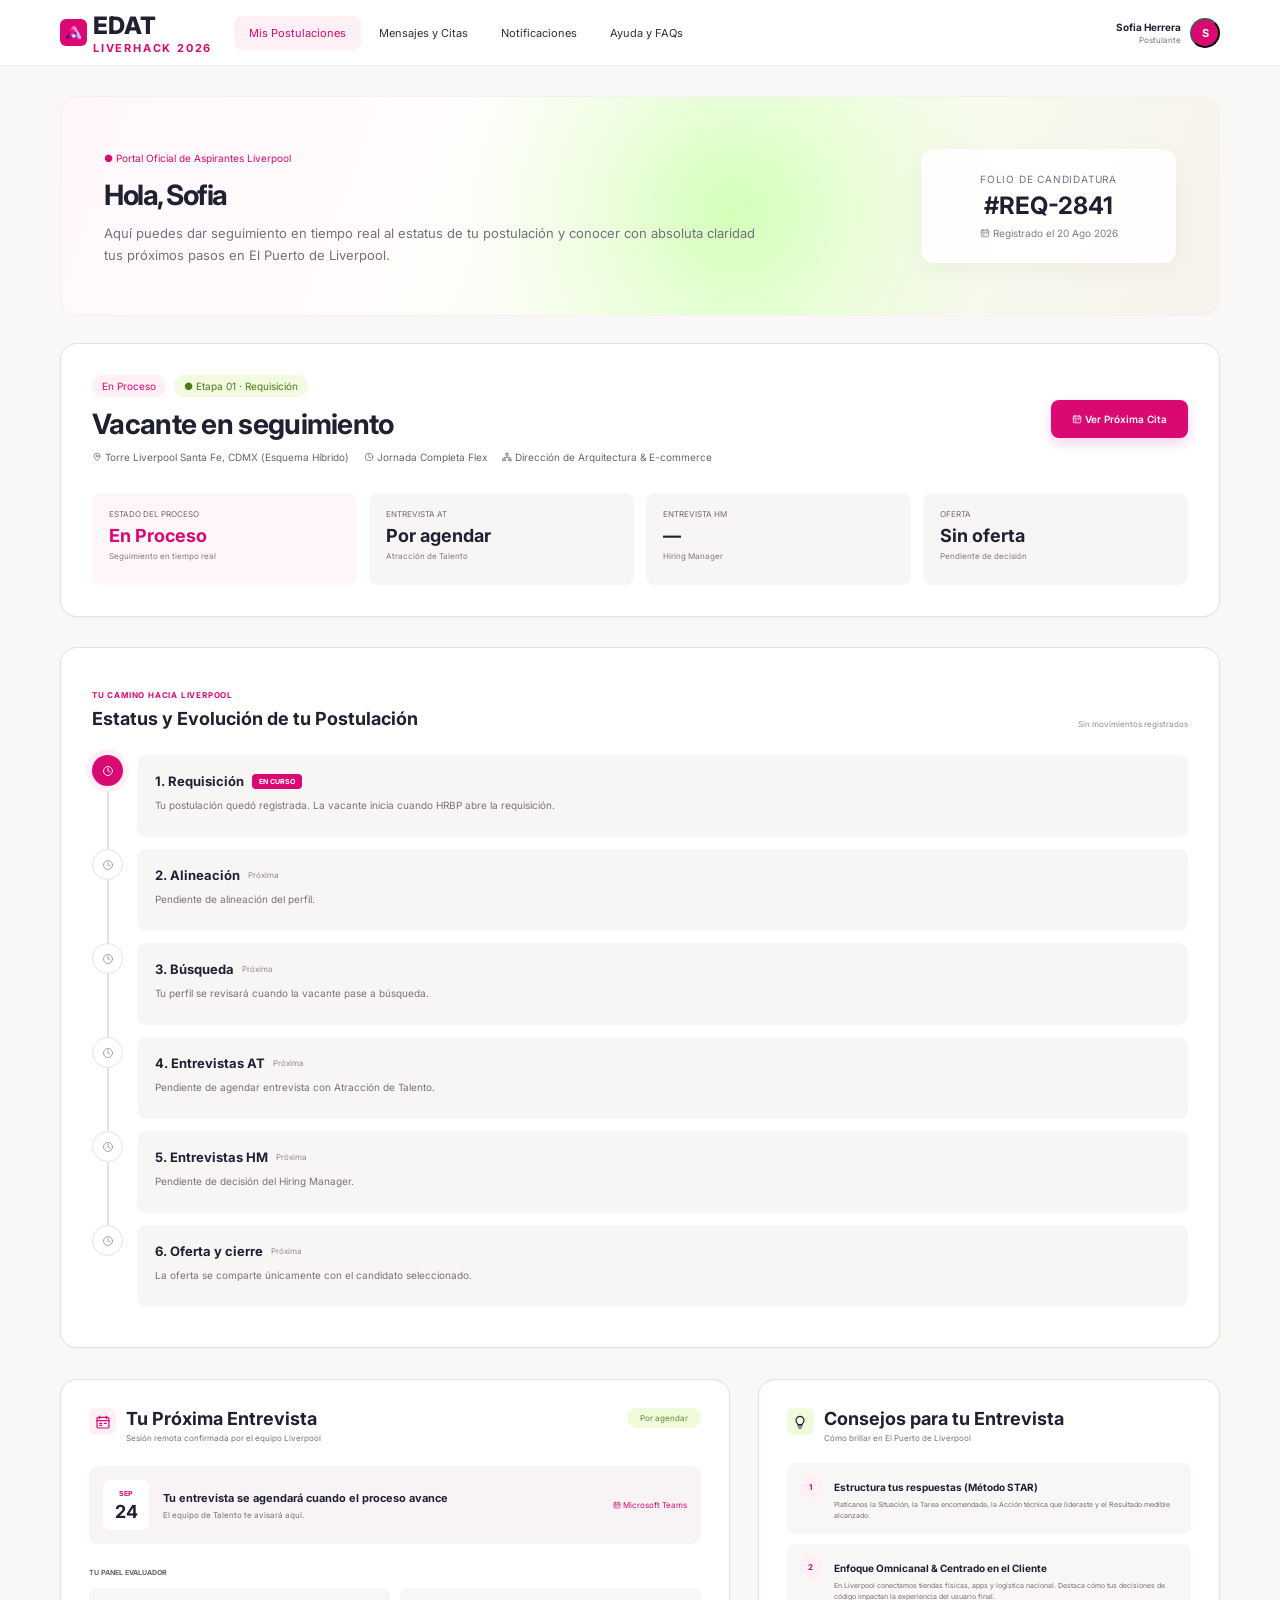
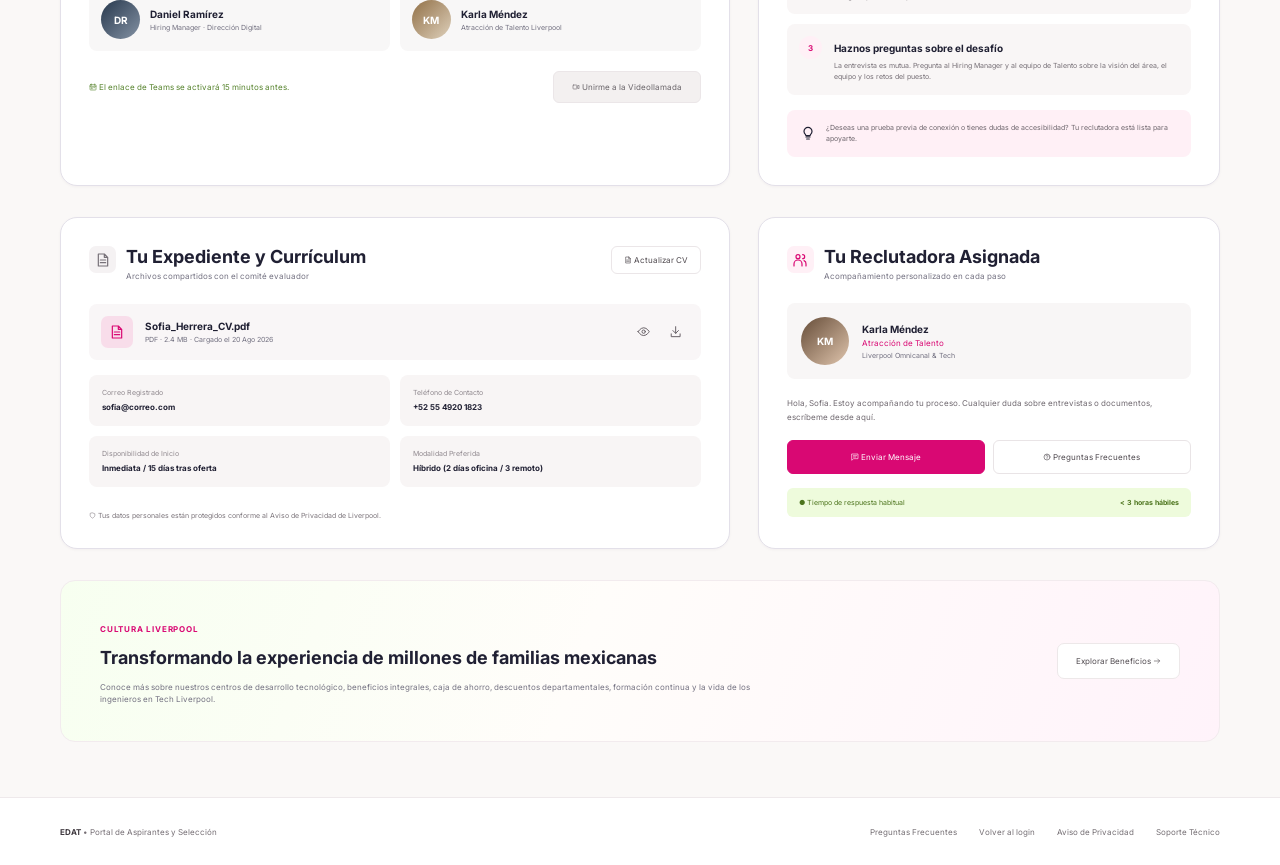
==== commit fc48885c: "feat: describe aquí brevemente lo que cambiaste" ====
--- a/html/candidato.html
+++ b/html/candidato.html
@@ -10,7 +10,7 @@
     >
 
     <title>
-        Liverpool Talento | Mi Postulación
+        EDAT | Mi Postulación
     </title>
 
     <link
@@ -50,59 +50,31 @@
     ></script>
 </head>
 
-
-<body>
-
-
-    <!-- =====================================================
-         NAVBAR
-    ====================================================== -->
+<body class="edat-candidate-page">
 
     <header class="topbar">
 
         <div class="topbar-inner">
 
-
-            <!-- MARCA -->
-
             <div class="brand-group">
 
-
                 <div class="puerto-brand">
 
-                    <div class="puerto-icon"><img class="talento-logo-image" src="../recursos/el-puerto-de-liverpool-sab-de-cv--600.png" alt="Liverpool"></div>
+                    <div class="puerto-icon"><img class="talento-logo-image" src="../recursos/Logo%20EDAT.png" alt="EDAT"></div>
 
                     <div class="puerto-copy">
                         <strong>
-                            Liverpool
+                            EDAT
                         </strong>
 
                         <span>
-                            TALENTO
-                        </span>
-                    </div>
-
-                </div>
-
-
-                <div class="talento-wordmark">
-
-                    <strong>
-                        Liverpool
-                    </strong>
-
-                    <span>
-                        TALENTO
-                    </span>
-
-                </div>
-
-
-            </div>
-
-
-
-            <!-- NAVEGACIÓN -->
+                            LIVERHACK 2026
+                        </span>
+                    </div>
+
+                </div>
+
+            </div>
 
             <nav class="main-nav">
 
@@ -140,10 +112,6 @@
 
             </nav>
 
-
-
-            <!-- USUARIO -->
-
             <div class="nav-user">
 
                 <div class="nav-user-copy">
@@ -158,48 +126,31 @@
 
                 </div>
 
-                <div class="nav-avatar" id="navAvatar">
+                <button class="nav-avatar" id="navAvatar" type="button" aria-label="Opciones de sesión" aria-expanded="false" aria-controls="edatAccountPanel">
                     S
-                </div>
-
-                <button
+                </button>
+
+                <div class="edat-account-panel" id="edatAccountPanel" hidden><button
                     class="nav-link"
                     type="button"
                     id="exitButton"
-                >
-                    Salir
-                </button>
-
-            </div>
-
+                >Cerrar sesión</button></div>
+
+            </div>
 
         </div>
 
     </header>
 
-
-
-    <!-- =====================================================
-         CONTENIDO
-    ====================================================== -->
-
     <main class="page-container">
 
-
-        <!-- =================================================
-             BIENVENIDA
-        ================================================== -->
-
         <section class="welcome-card">
 
-
             <div class="welcome-copy">
-
 
                 <span class="welcome-label">
                     ● Portal Oficial de Aspirantes Liverpool
                 </span>
-
 
                 <h1>
                     Hola,
@@ -208,7 +159,6 @@
                     </span>
                     
                 </h1>
-
 
                 <p>
                     Aquí puedes dar seguimiento en tiempo real al
@@ -216,10 +166,7 @@
                     claridad tus próximos pasos en El Puerto de Liverpool.
                 </p>
 
-
-            </div>
-
-
+            </div>
 
             <div class="folio-card">
 
@@ -237,23 +184,13 @@
 
             </div>
 
-
         </section>
 
-
-
-        <!-- =================================================
-             VACANTE
-        ================================================== -->
-
         <section class="job-card">
 
-
             <div class="job-header">
 
-
                 <div>
-
 
                     <div class="job-badges">
 
@@ -266,13 +203,11 @@
                         </span>
 
                     </div>
-
 
                     <h2 id="jobTitle">
                         Lead Fullstack Engineer Omnicanal
                     </h2>
 
-
                     <div class="job-metadata">
 
                         <span>
@@ -290,10 +225,7 @@
 
                     </div>
 
-
-                </div>
-
-
+                </div>
 
                 <button
                     class="primary-small-button"
@@ -303,30 +235,16 @@
                     <svg class="talento-icon" xmlns="http://www.w3.org/2000/svg" viewBox="0 0 24 24" fill="none" stroke="currentColor" stroke-width="1.8" stroke-linecap="round" stroke-linejoin="round" aria-hidden="true" focusable="false"><rect x="3" y="5" width="18" height="16" rx="2"/><path d="M7 3v4M17 3v4M3 10h18M7 14h3M14 14h3M7 17h3"/></svg> Ver Próxima Cita
                 </button>
 
-
-            </div>
-
-
-
-            <!-- MÉTRICAS -->
+            </div>
 
             <div class="job-stats" id="jobStats">
             </div>
 
-
         </section>
 
-
-
-        <!-- =================================================
-             TIMELINE
-        ================================================== -->
-
         <section class="timeline-card">
 
-
             <div class="section-heading timeline-heading">
-
 
                 <div>
 
@@ -340,32 +258,18 @@
 
                 </div>
 
-
                 <span class="last-update" id="lastUpdate">
                     Sin movimientos registrados
                 </span>
 
-
-            </div>
-
-
-
-            <!-- Los pasos se generan con el estado real del proceso -->
+            </div>
 
             <div class="timeline" id="candidateTimeline">
             </div>
 
-
         </section>
 
-
-
-        <!-- =================================================
-             OFERTA
-        ================================================== -->
-
         <section class="content-card" id="offerSection" hidden>
-
 
             <div class="card-title-row">
 
@@ -387,44 +291,27 @@
 
                 </div>
 
-
                 <span class="confirmed-pill" id="offerPill">
                     Oferta recibida
                 </span>
 
-
-            </div>
-
-
+            </div>
 
             <div class="candidate-info-grid" id="offerDetail">
             </div>
 
-
-
             <div class="recruiter-actions" id="offerActions">
             </div>
 
-
         </section>
 
-
-
-        <!-- =================================================
-             ENTREVISTA + CONSEJOS
-        ================================================== -->
-
         <div class="two-column-layout">
-
-
-            <!-- ENTREVISTA -->
 
             <section
                 class="content-card"
                 id="interviewSection"
             >
 
-
                 <div class="card-title-row">
 
                     <div class="title-with-icon">
@@ -445,17 +332,13 @@
 
                     </div>
 
-
                     <span class="confirmed-pill" id="interviewPill">
                         Confirmada
                     </span>
 
                 </div>
 
-
-
                 <div class="interview-date-card">
-
 
                     <div class="calendar-box">
 
@@ -469,7 +352,6 @@
 
                     </div>
 
-
                     <div class="interview-time">
 
                         <strong id="interviewDate">
@@ -482,24 +364,17 @@
 
                     </div>
 
-
                     <span class="teams-label">
                         <svg class="talento-icon" xmlns="http://www.w3.org/2000/svg" viewBox="0 0 24 24" fill="none" stroke="currentColor" stroke-width="1.8" stroke-linecap="round" stroke-linejoin="round" aria-hidden="true" focusable="false"><rect x="3" y="5" width="18" height="16" rx="2"/><path d="M7 3v4M17 3v4M3 10h18M7 14h3M14 14h3M7 17h3"/></svg> Microsoft Teams
                     </span>
 
-
-                </div>
-
-
+                </div>
 
                 <span class="small-section-label">
                     TU PANEL EVALUADOR
                 </span>
 
-
-
                 <div class="evaluators">
-
 
                     <article class="evaluator-card">
 
@@ -519,8 +394,6 @@
 
                     </article>
 
-
-
                     <article class="evaluator-card">
 
                         <div class="person-avatar avatar-mariana">
@@ -539,10 +412,7 @@
 
                     </article>
 
-
-                </div>
-
-
+                </div>
 
                 <div class="interview-bottom">
 
@@ -550,7 +420,6 @@
                         <svg class="talento-icon" xmlns="http://www.w3.org/2000/svg" viewBox="0 0 24 24" fill="none" stroke="currentColor" stroke-width="1.8" stroke-linecap="round" stroke-linejoin="round" aria-hidden="true" focusable="false"><rect x="3" y="5" width="18" height="16" rx="2"/><path d="M7 3v4M17 3v4M3 10h18M7 14h3M14 14h3M7 17h3"/></svg> El enlace de Teams se activará
                         15 minutos antes.
                     </span>
-
 
                     <button
                         class="disabled-meeting-button"
@@ -562,19 +431,13 @@
 
                 </div>
 
-
             </section>
-
-
-
-            <!-- CONSEJOS -->
 
             <section
                 class="content-card tips-card"
                 id="tipsSection"
             >
 
-
                 <div class="card-title-row">
 
                     <div class="title-with-icon">
@@ -597,10 +460,7 @@
 
                 </div>
 
-
-
                 <div class="tips-list">
-
 
                     <article class="tip-item">
 
@@ -622,8 +482,6 @@
 
                     </article>
 
-
-
                     <article class="tip-item">
 
                         <span class="tip-number">
@@ -644,8 +502,6 @@
 
                     </article>
 
-
-
                     <article class="tip-item">
 
                         <span class="tip-number">
@@ -666,10 +522,7 @@
 
                     </article>
 
-
-                </div>
-
-
+                </div>
 
                 <div class="tip-footer">
 
@@ -684,25 +537,13 @@
 
                 </div>
 
-
             </section>
 
-
         </div>
 
-
-
-        <!-- =================================================
-             CV + RECLUTADORA
-        ================================================== -->
-
         <div class="two-column-layout lower-layout">
 
-
-            <!-- CV -->
-
             <section class="content-card resume-card">
-
 
                 <div class="card-title-row">
 
@@ -723,7 +564,6 @@
                         </div>
 
                     </div>
-
 
                     <button
                         class="update-cv-button"
@@ -742,14 +582,11 @@
 
                 </div>
 
-
-
                 <div class="file-row">
 
                     <span class="file-icon">
                         <svg class="talento-icon" xmlns="http://www.w3.org/2000/svg" viewBox="0 0 24 24" fill="none" stroke="currentColor" stroke-width="1.8" stroke-linecap="round" stroke-linejoin="round" aria-hidden="true" focusable="false"><path d="M14 3H5v18h14V8ZM14 3v5h5M8 12h8M8 16h8"/></svg>
                     </span>
-
 
                     <div class="file-copy">
 
@@ -762,7 +599,6 @@
                         </span>
 
                     </div>
-
 
                     <div class="file-actions">
 
@@ -786,10 +622,7 @@
 
                 </div>
 
-
-
                 <div class="candidate-info-grid">
-
 
                     <article>
 
@@ -803,8 +636,6 @@
 
                     </article>
 
-
-
                     <article>
 
                         <span>
@@ -817,8 +648,6 @@
 
                     </article>
 
-
-
                     <article>
 
                         <span>
@@ -831,8 +660,6 @@
 
                     </article>
 
-
-
                     <article>
 
                         <span>
@@ -845,29 +672,20 @@
 
                     </article>
 
-
-                </div>
-
-
+                </div>
 
                 <p class="privacy-note">
                     <svg class="talento-icon" xmlns="http://www.w3.org/2000/svg" viewBox="0 0 24 24" fill="none" stroke="currentColor" stroke-width="1.8" stroke-linecap="round" stroke-linejoin="round" aria-hidden="true" focusable="false"><path d="m12 3 8 3v6c0 5-8 9-8 9s-8-4-8-9V6Z"/></svg> Tus datos personales están protegidos conforme
                     al Aviso de Privacidad de Liverpool.
                 </p>
 
-
             </section>
-
-
-
-            <!-- RECLUTADORA -->
 
             <section
                 class="content-card recruiter-card"
                 id="recruiterSection"
             >
 
-
                 <div class="card-title-row">
 
                     <div class="title-with-icon">
@@ -889,15 +707,11 @@
 
                 </div>
 
-
-
                 <div class="recruiter-profile">
-
 
                     <div class="recruiter-avatar">
                         KM
                     </div>
-
 
                     <div>
 
@@ -915,15 +729,10 @@
 
                     </div>
 
-
-                </div>
-
-
+                </div>
 
                 <p class="recruiter-message" id="recruiterMessage">
                 </p>
-
-
 
                 <div class="recruiter-actions">
 
@@ -935,7 +744,6 @@
                         <svg class="talento-icon" xmlns="http://www.w3.org/2000/svg" viewBox="0 0 24 24" fill="none" stroke="currentColor" stroke-width="1.8" stroke-linecap="round" stroke-linejoin="round" aria-hidden="true" focusable="false"><path d="M3 3h18v14H8l-5 4ZM7 8h10M7 12h7"/></svg> Enviar Mensaje
                     </button>
 
-
                     <button
                         class="secondary-action"
                         type="button"
@@ -946,8 +754,6 @@
 
                 </div>
 
-
-
                 <div class="response-time">
 
                     <span>
@@ -960,33 +766,22 @@
 
                 </div>
 
-
             </section>
 
-
         </div>
 
-
-
-        <!-- =================================================
-             CULTURA
-        ================================================== -->
-
         <section class="culture-card">
-
 
             <div>
 
                 <span class="eyebrow">
                     CULTURA LIVERPOOL
                 </span>
-
 
                 <h2>
                     Transformando la experiencia de millones
                     de familias mexicanas
                 </h2>
-
 
                 <p>
                     Conoce más sobre nuestros centros de desarrollo
@@ -997,7 +792,6 @@
 
             </div>
 
-
             <button
                 type="button"
                 id="benefitsButton"
@@ -1005,17 +799,9 @@
                 Explorar Beneficios <svg class="talento-icon" xmlns="http://www.w3.org/2000/svg" viewBox="0 0 24 24" fill="none" stroke="currentColor" stroke-width="1.8" stroke-linecap="round" stroke-linejoin="round" aria-hidden="true" focusable="false"><path d="M4 12h16m-6-6 6 6-6 6"/></svg>
             </button>
 
-
         </section>
 
-
     </main>
-
-
-
-    <!-- =====================================================
-         FOOTER
-    ====================================================== -->
 
     <footer class="footer">
 
@@ -1023,14 +809,13 @@
 
             <div>
                 <strong>
-                    Liverpool Talento
+                    EDAT
                 </strong>
 
                 <span>
                     • Portal de Aspirantes y Selección
                 </span>
             </div>
-
 
             <nav>
 
@@ -1058,12 +843,6 @@
         </div>
 
     </footer>
-
-
-
-    <!-- =====================================================
-         MODAL
-    ====================================================== -->
 
     <div
         class="modal-overlay"
@@ -1087,19 +866,12 @@
 
     </div>
 
-
-
-    <!-- =====================================================
-         TOAST
-    ====================================================== -->
-
     <div
         class="toast"
         id="toast"
     >
     </div>
 
-
 </body>
 
 </html>
